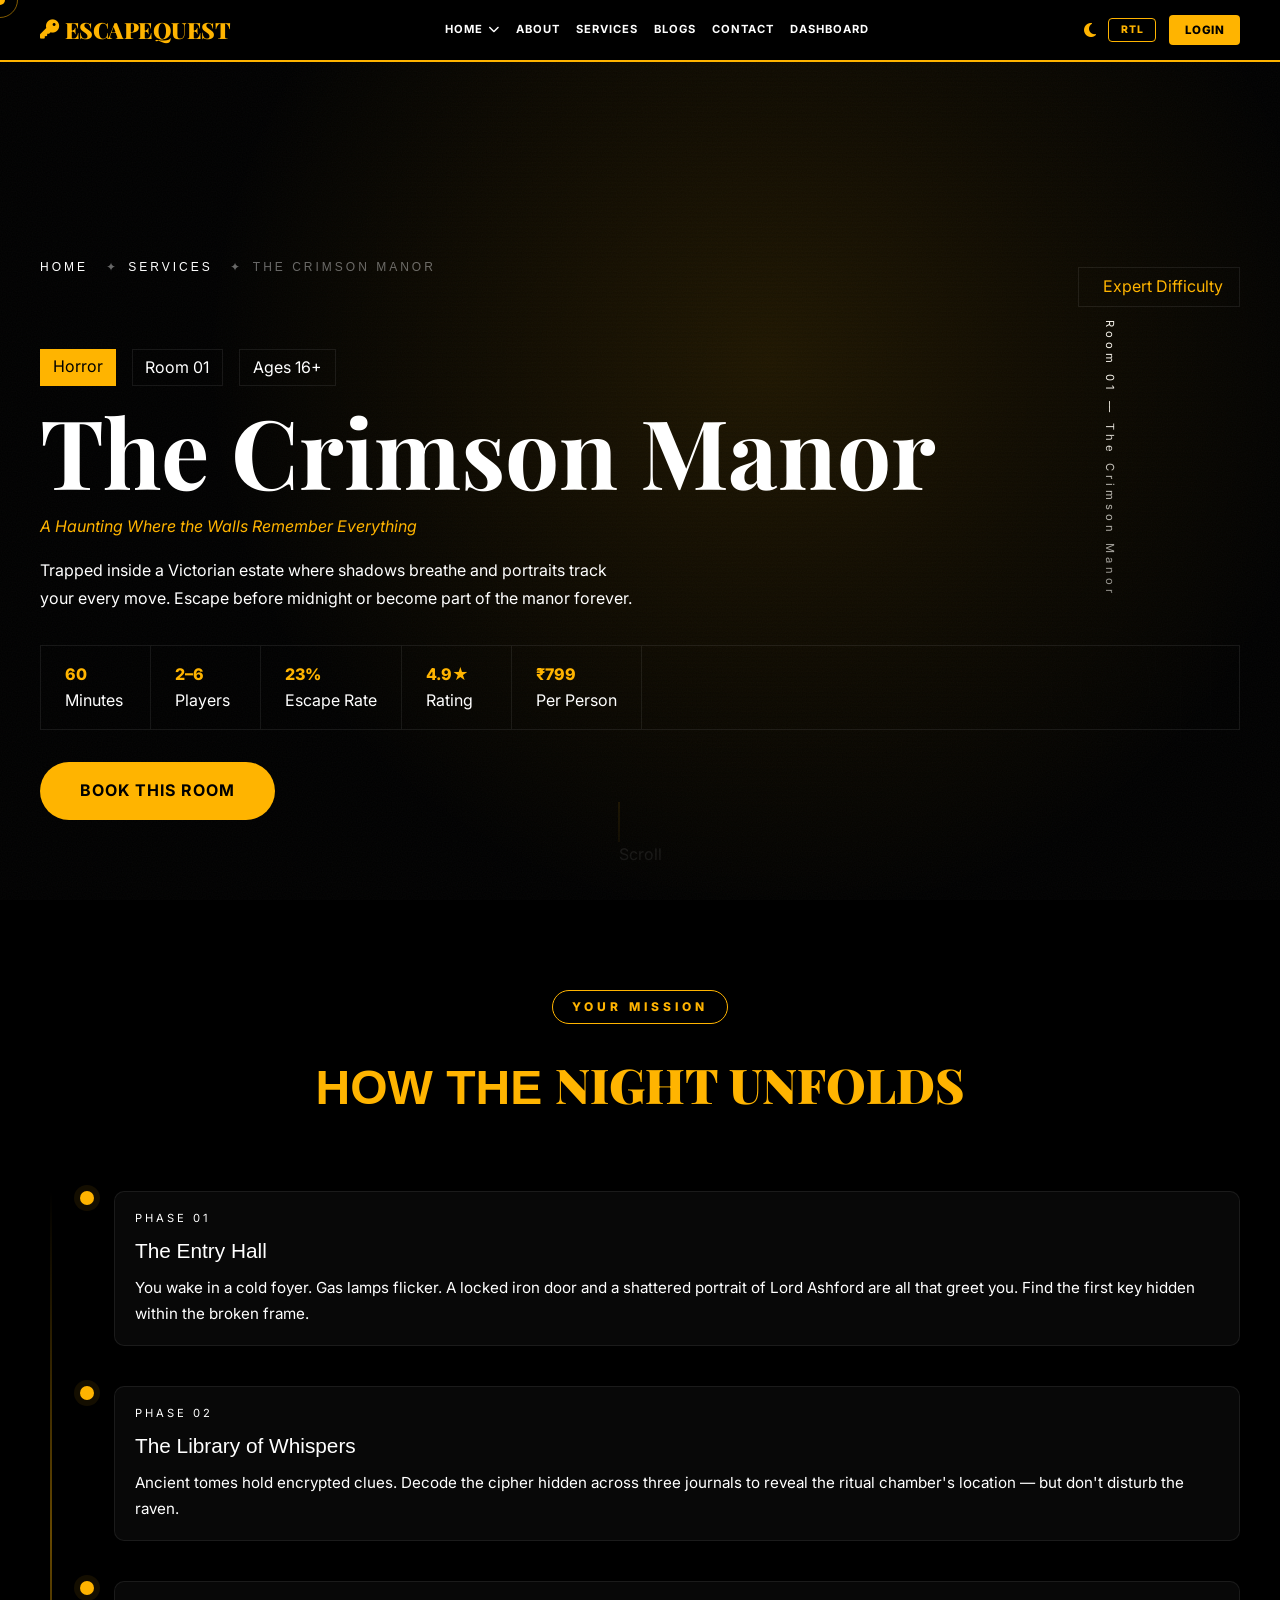
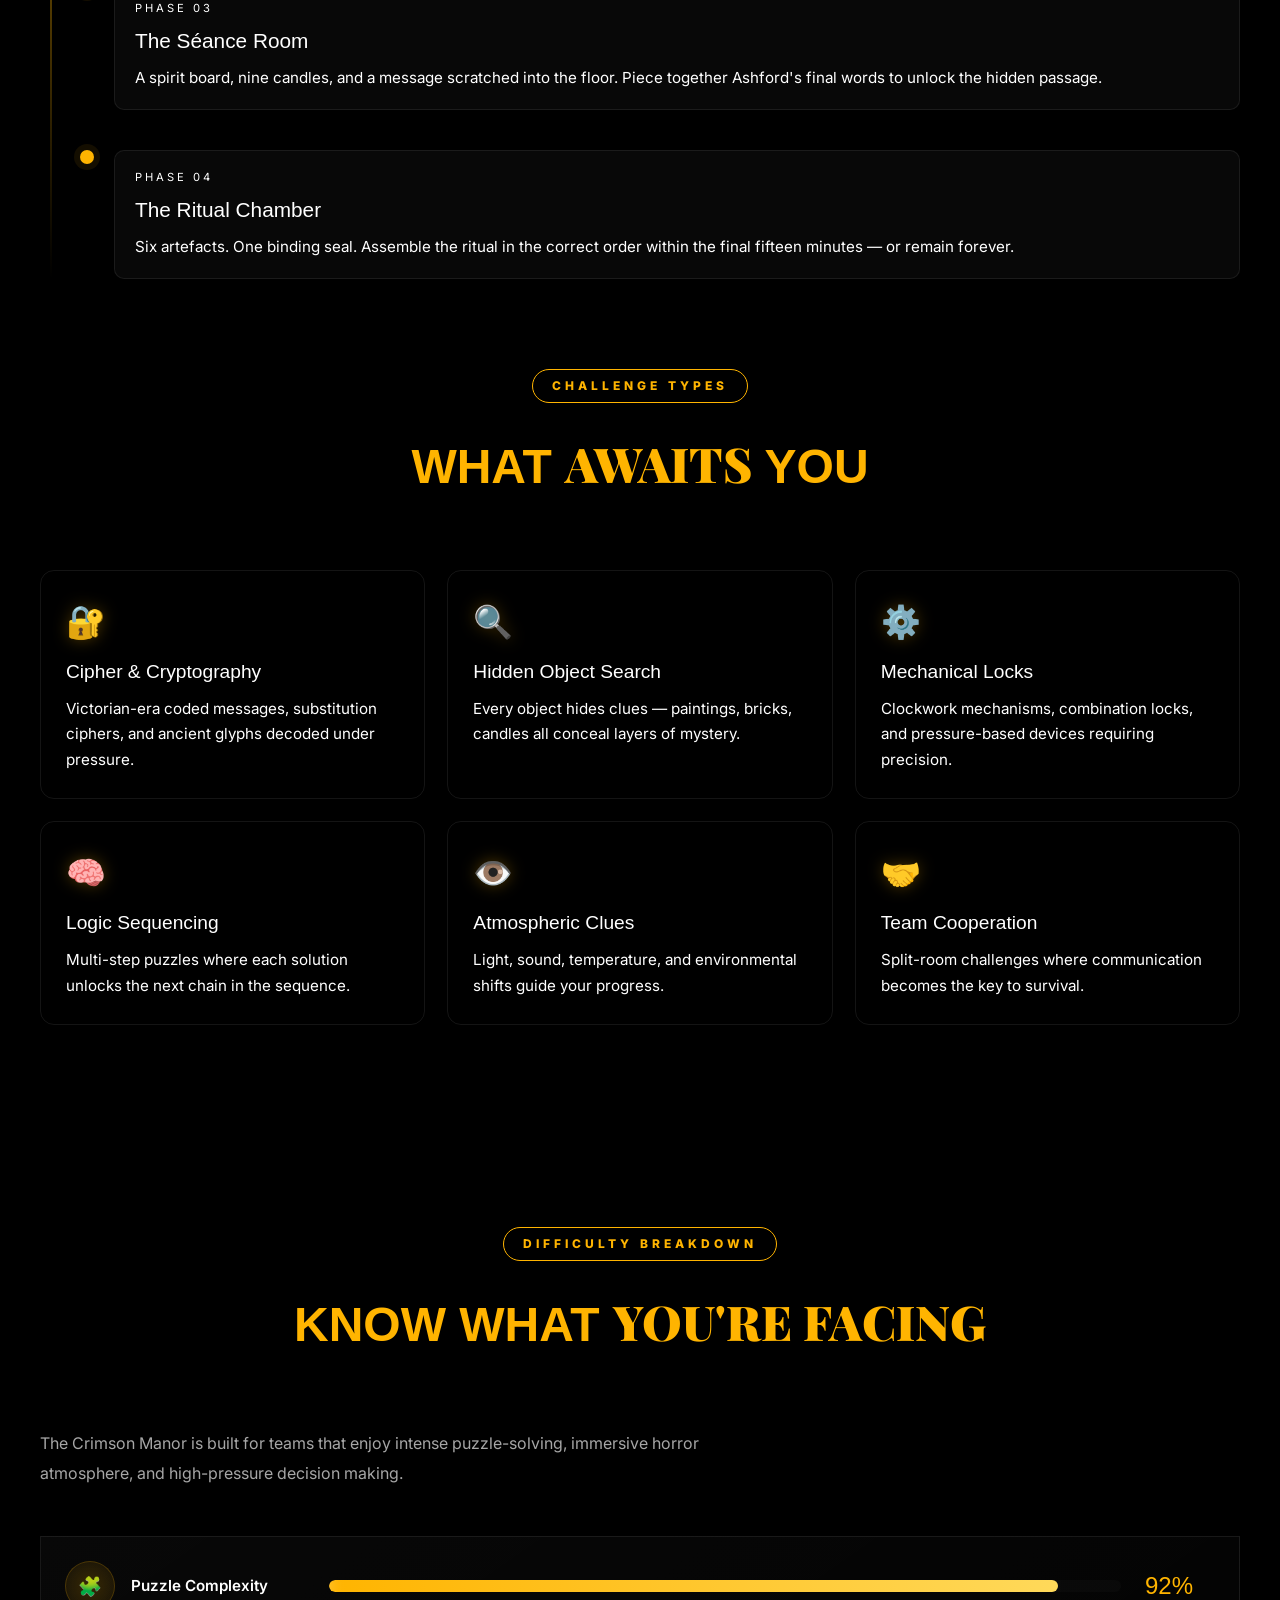
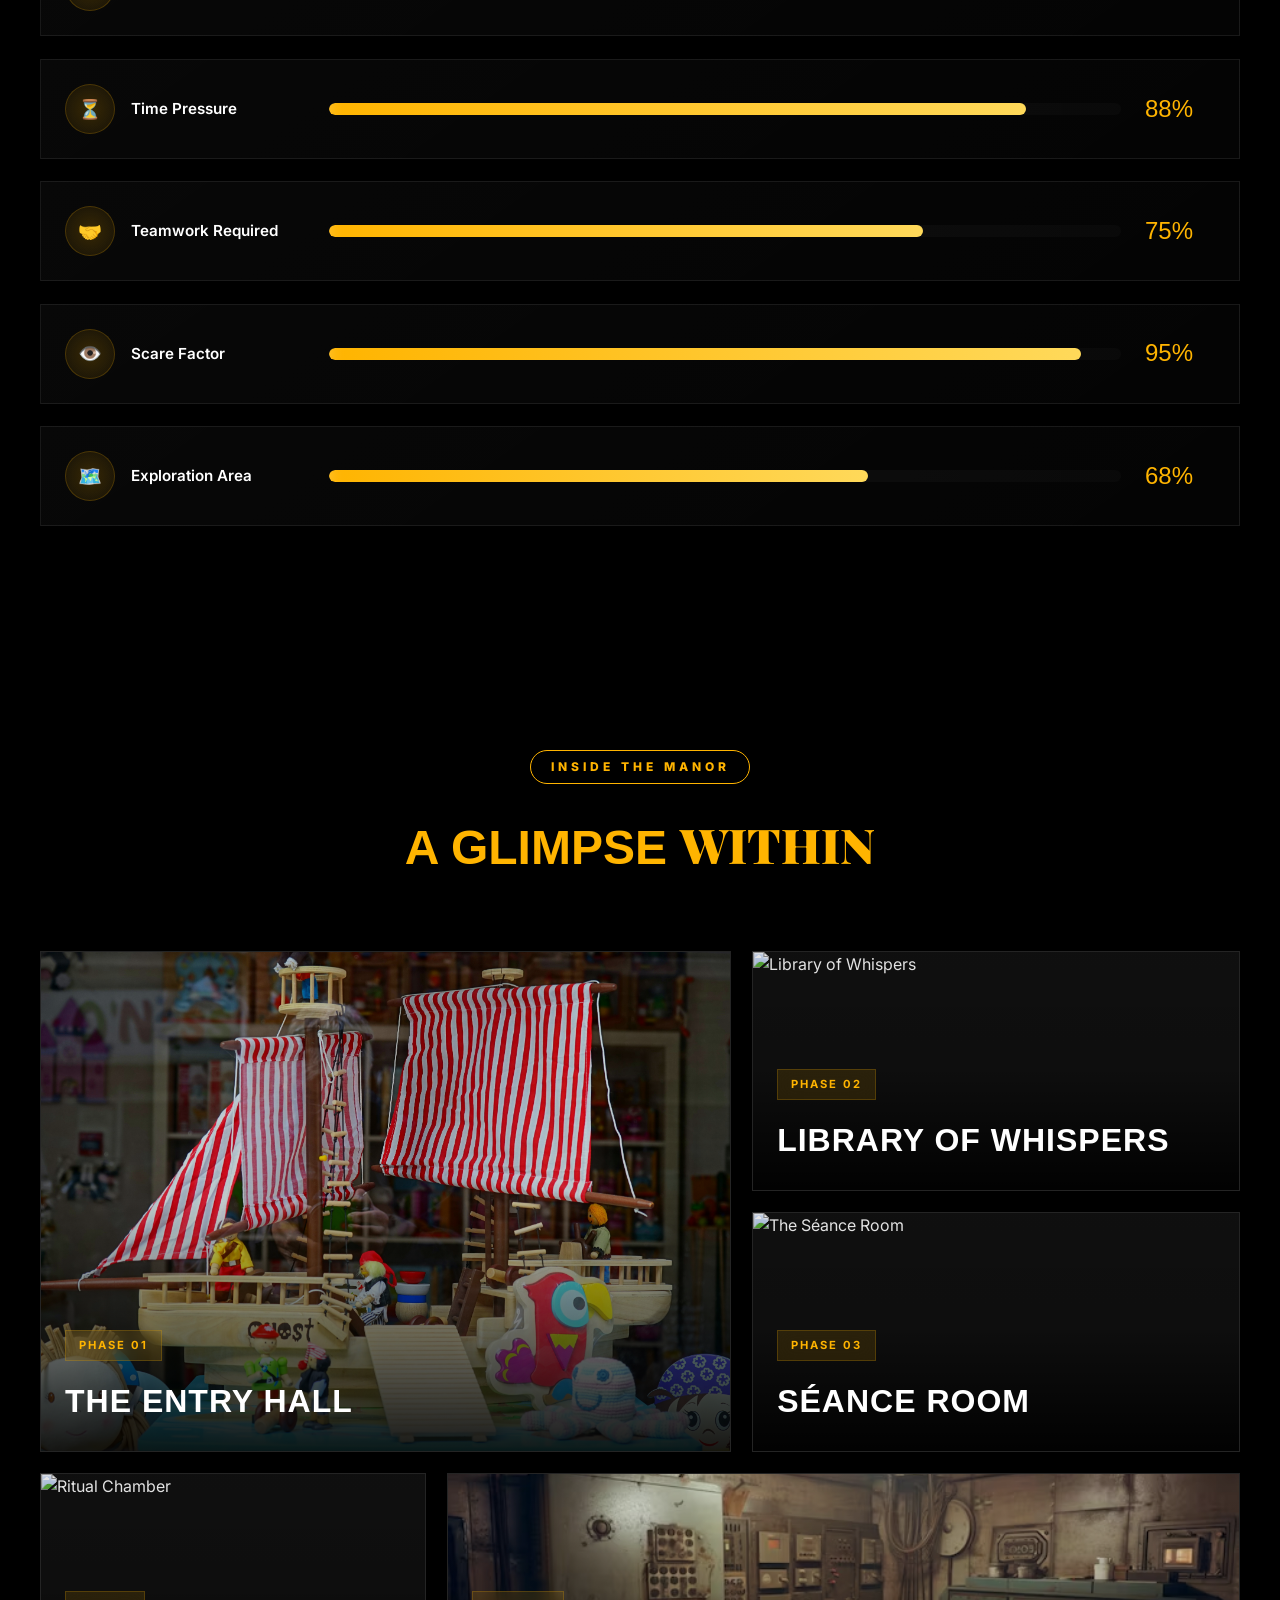
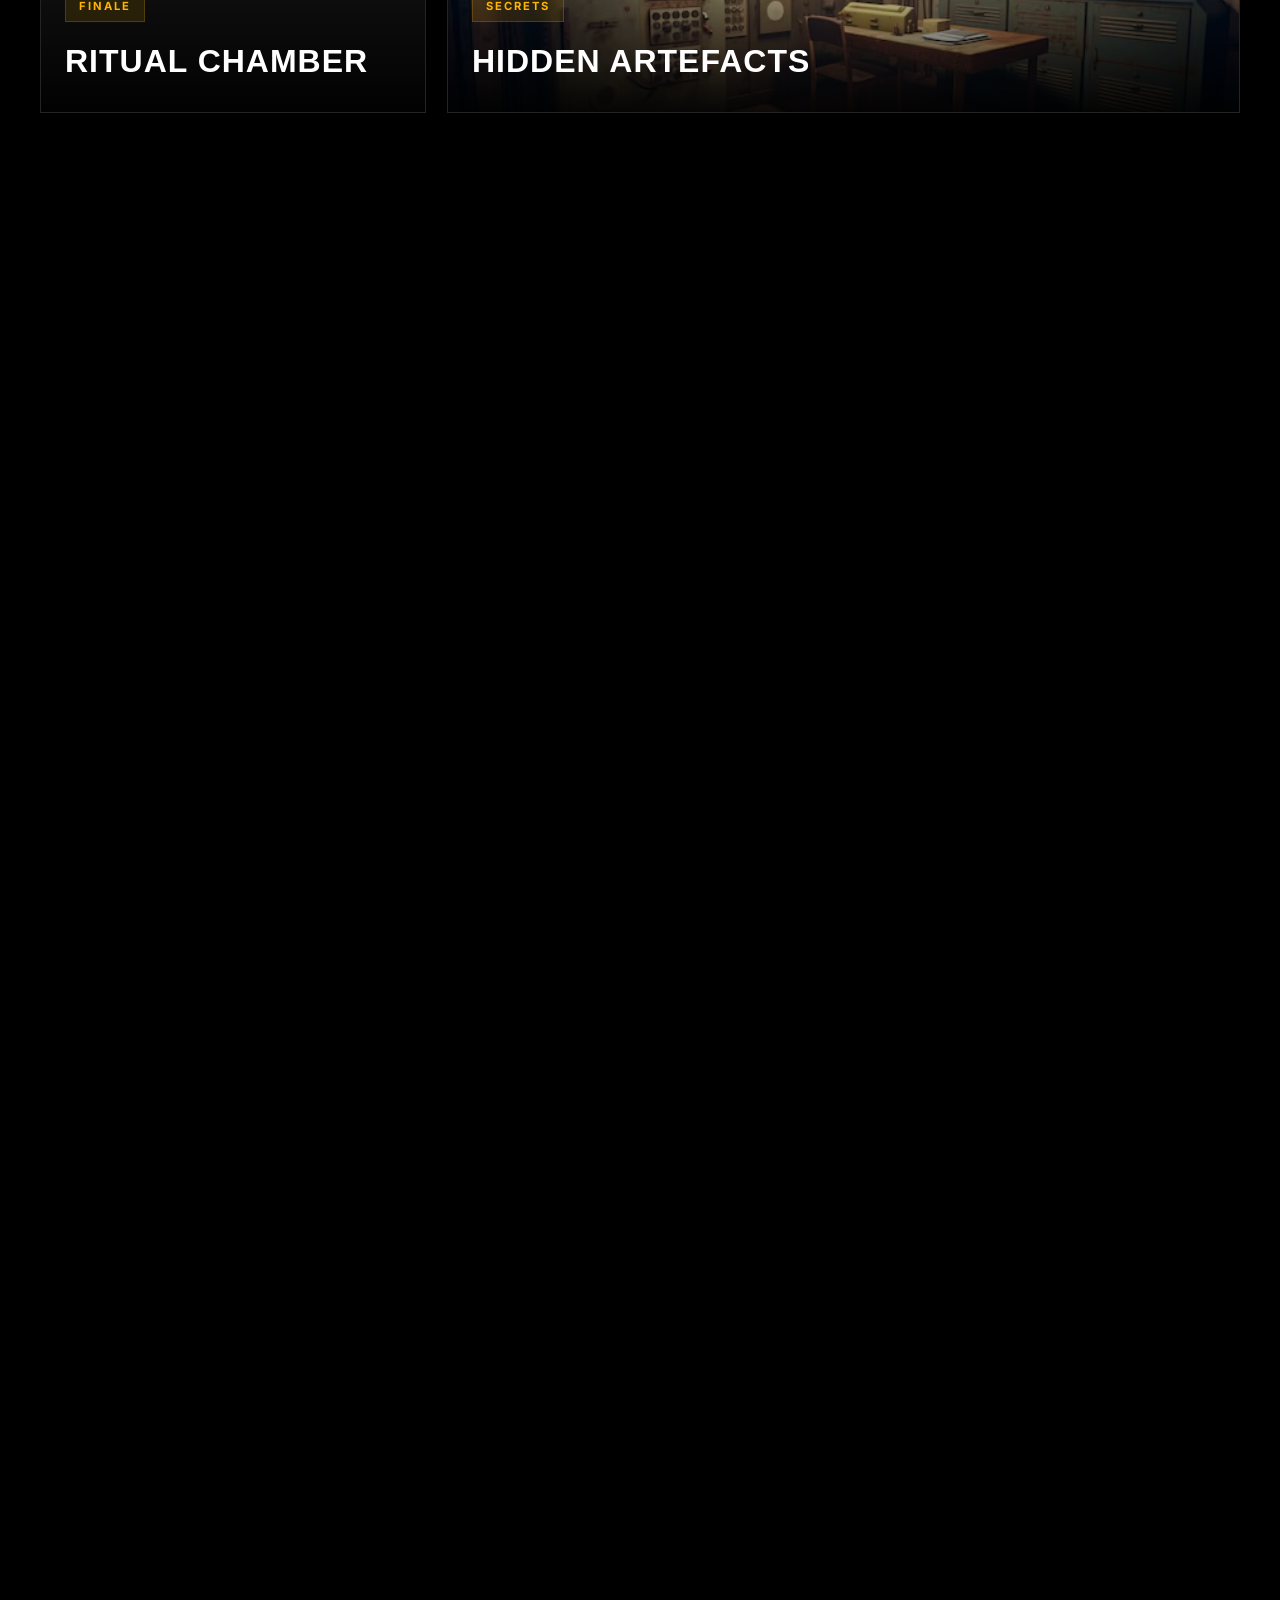
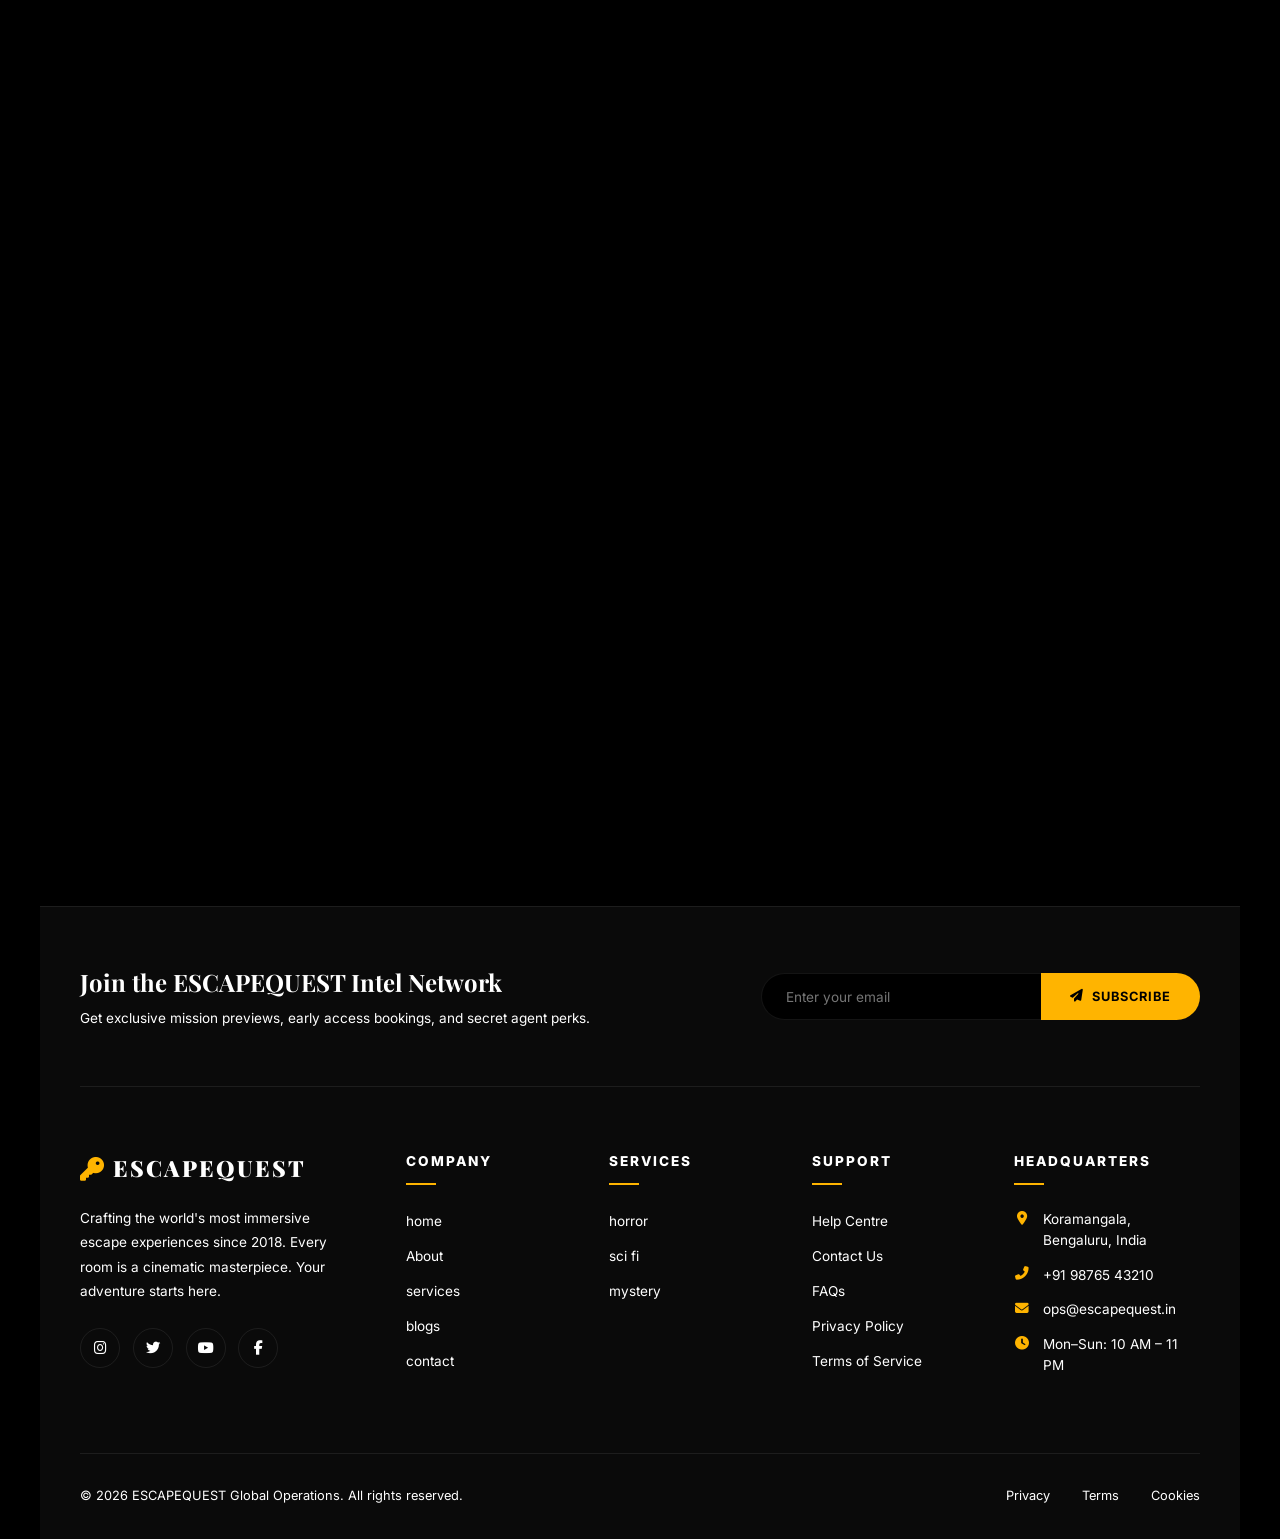
==== servicedetails.html @ 7c9fe68b "first commit" ====
<!DOCTYPE html>
<html lang="en" data-theme="dark">
<head>
    <meta charset="UTF-8">
    <meta name="viewport" content="width=device-width, initial-scale=1.0">
    <title>ESCAPEQUEST | Unlock the Mystery. Conquer the Challenge.</title>
    <meta name="description" content="India's #1 premium immersive escape room experience. Book rooms, track stats, compete on leaderboards, and relive your victories.">

    
    <link rel="preconnect" href="https://fonts.googleapis.com">
    <link rel="preconnect" href="https://fonts.gstatic.com" crossorigin>
    <link href="https://fonts.googleapis.com/css2?family=Inter:wght@300;400;600;800&family=Playfair+Display:wght@700;900&display=swap" rel="stylesheet">

    
    <link rel="stylesheet" href="https://cdnjs.cloudflare.com/ajax/libs/font-awesome/6.4.0/css/all.min.css">
    <link rel="icon" type="image/png" href="images/favicon.png">

    
    <link rel="stylesheet" href="css/global.css">
    <link rel="stylesheet" href="css/navbar.css">
    <link rel="stylesheet" href="css/footer.css">
    <link rel="stylesheet" href="css/servicedetails.css">
</head>
<body>

    
    <nav id="navbar" class="navbar"></nav>
    
    <div class="cursor" id="cursor"></div>
<div class="cursor-ring" id="cursorRing"></div>


<section class="detail-hero">

  
  <div class="hero-img-layer" id="heroImgLayer">
    <img src="https://images.unsplash.com/photo-1604076913837-52ab5629fde9?w=1800&auto=format&fit=crop&q=80"
         alt="Crimson Manor">
  </div>

  <div class="hero-vignette"></div>
  <div class="hero-grain"></div>
  <div class="hero-scan"></div>
  <div class="hero-flicker"></div>

  <div class="hero-side-label">Room 01 — The Crimson Manor</div>
  <div class="hero-watermark">01</div>

  
  <div class="hero-content-wrap">
    <div class="container">

      <div class="hero-top-bar">
        <nav class="breadcrumb">
          <a href="#">Home</a>
          <span>✦</span>
          <a href="#">Services</a>
          <span>✦</span>
          <span>The Crimson Manor</span>
        </nav>

        <div class="hero-difficulty-badge">
          <span class="diff-dot"></span>
          Expert Difficulty
        </div>
      </div>

      <div class="hero-tag-row">
        <span class="tag">Horror</span>
        <span class="tag-ghost">Room 01</span>
        <span class="tag-ghost">Ages 16+</span>
      </div>

      <h1 class="hero-room-title">The Crimson Manor</h1>

      <p class="hero-room-subtitle">
        A Haunting Where the Walls Remember Everything
      </p>

      <p class="hero-synopsis">
        Trapped inside a Victorian estate where shadows breathe and portraits track your every move.
        Escape before midnight or become part of the manor forever.
      </p>

      
      <div class="hero-stats-strip">
        <div class="hstat"><div class="hstat-val">60</div><div class="hstat-lbl">Minutes</div></div>
        <div class="hstat"><div class="hstat-val">2–6</div><div class="hstat-lbl">Players</div></div>
        <div class="hstat"><div class="hstat-val">23%</div><div class="hstat-lbl">Escape Rate</div></div>
        <div class="hstat"><div class="hstat-val">4.9★</div><div class="hstat-lbl">Rating</div></div>
        <div class="hstat"><div class="hstat-val">₹799</div><div class="hstat-lbl">Per Person</div></div>
      </div>

      
      <div class="hero-cta-row">
        <a href="#book" class="btn-primary">Book This Room</a>
      </div>

    </div>
  </div>

  
  <div class="hero-scroll">
    <div class="scroll-line"></div>
    Scroll
  </div>

</section>

<div class="container">
  <div class="detail-body">

    <div class="detail-main">

  

 <div class="timeline-block reveal">

  <div class="block-eyebrow">
   
    <span class="block-label">Your Mission</span>
  </div>

  <h2 class="story-heading">
    How The <em>Night Unfolds</em>
  </h2>

  <div class="timeline">

    <div class="tl-item reveal-item">
      <div class="tl-dot"></div>
      <div class="tl-content">
        <div class="tl-step">Phase 01</div>
        <div class="tl-title">The Entry Hall</div>
        <div class="tl-desc">You wake in a cold foyer. Gas lamps flicker. A locked iron door and a shattered portrait of Lord Ashford are all that greet you. Find the first key hidden within the broken frame.</div>
      </div>
    </div>

    <div class="tl-item reveal-item">
      <div class="tl-dot"></div>
      <div class="tl-content">
        <div class="tl-step">Phase 02</div>
        <div class="tl-title">The Library of Whispers</div>
        <div class="tl-desc">Ancient tomes hold encrypted clues. Decode the cipher hidden across three journals to reveal the ritual chamber's location — but don't disturb the raven.</div>
      </div>
    </div>

    <div class="tl-item reveal-item">
      <div class="tl-dot"></div>
      <div class="tl-content">
        <div class="tl-step">Phase 03</div>
        <div class="tl-title">The Séance Room</div>
        <div class="tl-desc">A spirit board, nine candles, and a message scratched into the floor. Piece together Ashford's final words to unlock the hidden passage.</div>
      </div>
    </div>

    <div class="tl-item reveal-item">
      <div class="tl-dot"></div>
      <div class="tl-content">
        <div class="tl-step">Phase 04</div>
        <div class="tl-title">The Ritual Chamber</div>
        <div class="tl-desc">Six artefacts. One binding seal. Assemble the ritual in the correct order within the final fifteen minutes — or remain forever.</div>
      </div>
    </div>

  </div>
</div>
<script>

const items = document.querySelectorAll(".reveal-item");

function revealTimeline(){
  items.forEach(el=>{
    const top = el.getBoundingClientRect().top;
    if(top < window.innerHeight - 120){
      el.classList.add("active");
    }
  });
}

window.addEventListener("scroll", revealTimeline);
revealTimeline();
</script>
      
     <div class="puzzles-block reveal" id="puzzles">

  <div class="block-eyebrow">
  
    <span class="block-label">Challenge Types</span>
  </div>

  <h2 class="story-heading">
    What <em>Awaits</em> You
  </h2>

  <div class="puzzle-grid">

    <div class="puzzle-card reveal-card">
      <span class="puzzle-emoji">🔐</span>
      <div class="puzzle-name">Cipher & Cryptography</div>
      <div class="puzzle-desc">Victorian-era coded messages, substitution ciphers, and ancient glyphs decoded under pressure.</div>
    </div>

    <div class="puzzle-card reveal-card">
      <span class="puzzle-emoji">🔍</span>
      <div class="puzzle-name">Hidden Object Search</div>
      <div class="puzzle-desc">Every object hides clues — paintings, bricks, candles all conceal layers of mystery.</div>
    </div>

    <div class="puzzle-card reveal-card">
      <span class="puzzle-emoji">⚙️</span>
      <div class="puzzle-name">Mechanical Locks</div>
      <div class="puzzle-desc">Clockwork mechanisms, combination locks, and pressure-based devices requiring precision.</div>
    </div>

    <div class="puzzle-card reveal-card">
      <span class="puzzle-emoji">🧠</span>
      <div class="puzzle-name">Logic Sequencing</div>
      <div class="puzzle-desc">Multi-step puzzles where each solution unlocks the next chain in the sequence.</div>
    </div>

    <div class="puzzle-card reveal-card">
      <span class="puzzle-emoji">👁️</span>
      <div class="puzzle-name">Atmospheric Clues</div>
      <div class="puzzle-desc">Light, sound, temperature, and environmental shifts guide your progress.</div>
    </div>

    <div class="puzzle-card reveal-card">
      <span class="puzzle-emoji">🤝</span>
      <div class="puzzle-name">Team Cooperation</div>
      <div class="puzzle-desc">Split-room challenges where communication becomes the key to survival.</div>
    </div>

  </div>

</div>
<script>

const cards = document.querySelectorAll(".reveal-card");

function revealCards(){
  cards.forEach(el=>{
    const top = el.getBoundingClientRect().top;
    if(top < window.innerHeight - 100){
      el.classList.add("active");
    }
  });
}

window.addEventListener("scroll", revealCards);
revealCards();
</script>

      
     <div class="difficulty-block reveal" id="difficulty">

  
  <div class="block-eyebrow">
    
    <span class="block-label">Difficulty Breakdown</span>
  </div>

  <h2 class="story-heading">
    Know What <em>You're Facing</em>
  </h2>

  <p class="difficulty-subtext">
    The Crimson Manor is built for teams that enjoy intense puzzle-solving,
    immersive horror atmosphere, and high-pressure decision making.
  </p>

  
  <div class="diff-meters">

    
    <div class="diff-row">
      <div class="diff-left">
        <span class="diff-icon">🧩</span>
        <span class="diff-label">Puzzle Complexity</span>
      </div>

      <div class="diff-bar-track">
        <div class="diff-bar-fill" data-width="92%"></div>
      </div>

      <span class="diff-pct">92%</span>
    </div>

    
    <div class="diff-row">
      <div class="diff-left">
        <span class="diff-icon">⏳</span>
        <span class="diff-label">Time Pressure</span>
      </div>

      <div class="diff-bar-track">
        <div class="diff-bar-fill" data-width="88%"></div>
      </div>

      <span class="diff-pct">88%</span>
    </div>

    
    <div class="diff-row">
      <div class="diff-left">
        <span class="diff-icon">🤝</span>
        <span class="diff-label">Teamwork Required</span>
      </div>

      <div class="diff-bar-track">
        <div class="diff-bar-fill" data-width="75%"></div>
      </div>

      <span class="diff-pct">75%</span>
    </div>

    
    <div class="diff-row">
      <div class="diff-left">
        <span class="diff-icon">👁️</span>
        <span class="diff-label">Scare Factor</span>
      </div>

      <div class="diff-bar-track">
        <div class="diff-bar-fill" data-width="95%"></div>
      </div>

      <span class="diff-pct">95%</span>
    </div>

    
    <div class="diff-row">
      <div class="diff-left">
        <span class="diff-icon">🗺️</span>
        <span class="diff-label">Exploration Area</span>
      </div>

      <div class="diff-bar-track">
        <div class="diff-bar-fill" data-width="68%"></div>
      </div>

      <span class="diff-pct">68%</span>
    </div>

  </div>

</div>
<script>
    /* ═══════════════════════════════════════
   REVEAL ANIMATION
═══════════════════════════════════════ */

const revealElements = document.querySelectorAll(".reveal");

function revealOnScroll(){

  revealElements.forEach(el => {

    const top = el.getBoundingClientRect().top;

    if(top < window.innerHeight - 100){
      el.classList.add("active");
    }

  });

}

window.addEventListener("scroll", revealOnScroll);
revealOnScroll();

/* ═══════════════════════════════════════
   BAR ANIMATION
═══════════════════════════════════════ */

const bars = document.querySelectorAll(".diff-bar-fill");

function animateBars(){

  bars.forEach(bar => {

    const rect = bar.getBoundingClientRect();

    if(rect.top < window.innerHeight - 50){

      const width = bar.dataset.width;
      bar.style.width = width;

    }

  });

}

window.addEventListener("scroll", animateBars);
animateBars();
</script>

      
      <div class="gallery-block reveal" id="gallery">

  
  <div class="block-eyebrow">
    <span class="block-label">Inside The Manor</span>
  </div>

  <h2 class="story-heading">
    A Glimpse <em>Within</em>
  </h2>



  
  <div class="gallery-grid">

    
    <div class="gal-item gal-a">
      <img
        class="gal-img"
        src="../images/treasure.jpg"
        alt="The Entry Hall"
        loading="lazy"
      />

      <div class="gal-overlay"></div>

      <div class="gal-content">
        <span class="gal-tag">Phase 01</span>
        <h3 class="gal-title">The Entry Hall</h3>
      </div>
    </div>

    
    <div class="gal-item gal-b">
      <img
        class="gal-img"
        src="https://images.unsplash.com/photo-1520854221256-17451cc331bf?w=800&auto=format&fit=crop&q=80"
        alt="Library of Whispers"
        loading="lazy"
      />

      <div class="gal-overlay"></div>

      <div class="gal-content">
        <span class="gal-tag">Phase 02</span>
        <h3 class="gal-title">Library Of Whispers</h3>
      </div>
    </div>

    
    <div class="gal-item gal-c">
      <img
        class="gal-img"
        src="https://images.unsplash.com/photo-1509248961158-e54f6934749c?w=800&auto=format&fit=crop&q=80"
        alt="The Séance Room"
        loading="lazy"
      />

      <div class="gal-overlay"></div>

      <div class="gal-content">
        <span class="gal-tag">Phase 03</span>
        <h3 class="gal-title">Séance Room</h3>
      </div>
    </div>

    
    <div class="gal-item gal-d">
      <img
        class="gal-img"
        src="https://images.unsplash.com/photo-1468276311594-df7cb65d8df6?w=800&auto=format&fit=crop&q=80"
        alt="Ritual Chamber"
        loading="lazy"
      />

      <div class="gal-overlay"></div>

      <div class="gal-content">
        <span class="gal-tag">Finale</span>
        <h3 class="gal-title">Ritual Chamber</h3>
      </div>
    </div>

    
    <div class="gal-item gal-e">
      <img
        class="gal-img"
        src="../images/secertlab.avif"
        alt="Hidden Artefacts"
        loading="lazy"
      />

      <div class="gal-overlay"></div>

      <div class="gal-content">
        <span class="gal-tag">Secrets</span>
        <h3 class="gal-title">Hidden Artefacts</h3>
      </div>
    </div>

  </div>

</div>
<script>
    /* ═══════════════════════════════════════
   REVEAL ANIMATION
═══════════════════════════════════════ */

const revealElements = document.querySelectorAll(".reveal");

function revealOnScroll(){

  revealElements.forEach(el => {

    const top = el.getBoundingClientRect().top;

    if(top < window.innerHeight - 100){
      el.classList.add("active");
    }

  });

}

window.addEventListener("scroll", revealOnScroll);
revealOnScroll();

/* ═══════════════════════════════════════
   GALLERY PARALLAX EFFECT
═══════════════════════════════════════ */

const galleryItems = document.querySelectorAll(".gal-item");

galleryItems.forEach(item => {

  item.addEventListener("mousemove",(e)=>{

    const img = item.querySelector(".gal-img");

    const rect = item.getBoundingClientRect();

    const x = e.clientX - rect.left;
    const y = e.clientY - rect.top;

    const moveX = (x / rect.width - 0.5) * 10;
    const moveY = (y / rect.height - 0.5) * 10;

    img.style.transform =
      `scale(1.08) translate(${moveX}px, ${moveY}px)`;

  });

  item.addEventListener("mouseleave",()=>{

    const img = item.querySelector(".gal-img");

    img.style.transform = "scale(1)";

  });

});
</script>

      
   <div class="reviews-block reveal">

  <div class="reviews-bg-glow"></div>

  <div class="block-eyebrow">
    <span class="block-label">Guest Reviews</span>
  </div>

  <h2 class="story-heading">
    Those Who <em>Dared</em> Enter
  </h2>

  <div class="reviews-list">

    
    <div class="review-card">
      <div class="review-top">
        <div class="review-stars">
          <span class="star">★</span>
          <span class="star">★</span>
          <span class="star">★</span>
          <span class="star">★</span>
          <span class="star">★</span>
        </div>

        <div class="review-badge">Verified</div>
      </div>

      <p class="review-text">
        "The Crimson Manor isn't just an escape room — it's a full theatrical experience. The set design is extraordinary, the puzzles are genuinely devious, and the atmosphere had our whole group screaming. We failed spectacularly and left grinning."
      </p>

      <div class="review-author">
        <div class="author-avatar">
          <img
            src="https://images.unsplash.com/photo-1500648767791-00dcc994a43e?w=200&auto=format&fit=crop&q=80"
            alt=""
          />
        </div>

        <div class="author-info">
          <div class="author-name">Arjun K.</div>
          <div class="author-date">April 2025 · Group of 5</div>
        </div>
      </div>
    </div>

    
    <div class="review-card">
      <div class="review-top">
        <div class="review-stars">
          <span class="star">★</span>
          <span class="star">★</span>
          <span class="star">★</span>
          <span class="star">★</span>
          <span class="star">★</span>
        </div>

        <div class="review-badge">Top Rated</div>
      </div>

      <p class="review-text">
        "We're seasoned escape room veterans and The Crimson Manor is the hardest we've ever faced. The cipher puzzle in the library nearly broke us. The attention to detail in the props is unlike anything we've seen. A masterpiece."
      </p>

      <div class="review-author">
        <div class="author-avatar">
          <img
            src="https://images.unsplash.com/photo-1494790108377-be9c29b29330?w=200&auto=format&fit=crop&q=80"
            alt=""
          />
        </div>

        <div class="author-info">
          <div class="author-name">Sneha R.</div>
          <div class="author-date">March 2025 · Group of 4</div>
        </div>
      </div>
    </div>

    
    <div class="review-card">
      <div class="review-top">
        <div class="review-stars">
          <span class="star">★</span>
          <span class="star">★</span>
          <span class="star">★</span>
          <span class="star">★</span>
          <span class="star empty">★</span>
        </div>

        <div class="review-badge">Popular</div>
      </div>

      <p class="review-text">
        "Incredibly immersive, genuinely scary, and brilliantly designed. The only reason for 4 stars: it ended too soon. We wanted more. Book it, struggle through it, and book it again."
      </p>

      <div class="review-author">
        <div class="author-avatar">
          <img
            src="https://images.unsplash.com/photo-1506794778202-cad84cf45f1d?w=200&auto=format&fit=crop&q=80"
            alt=""
          />
        </div>

        <div class="author-info">
          <div class="author-name">Vikram M.</div>
          <div class="author-date">February 2025 · Group of 6</div>
        </div>
      </div>
    </div>

  </div>

</div>
<script>
    /* =========================================
   REVEAL ANIMATION
========================================= */

const reviewReveal = document.querySelectorAll(".reveal");

const reviewObserver = new IntersectionObserver(
  (entries)=>{
    entries.forEach((entry)=>{
      if(entry.isIntersecting){
        entry.target.classList.add("active");
      }
    });
  },
  {
    threshold:0.15
  }
);

reviewReveal.forEach((el)=>{
  reviewObserver.observe(el);
});

/* =========================================
   CARD PARALLAX HOVER
========================================= */

const reviewCards = document.querySelectorAll(".review-card");

reviewCards.forEach((card)=>{

  card.addEventListener("mousemove",(e)=>{

    const rect = card.getBoundingClientRect();

    const x = e.clientX - rect.left;
    const y = e.clientY - rect.top;

    const rotateY = ((x / rect.width) - 0.5) * 8;
    const rotateX = ((y / rect.height) - 0.5) * -8;

    card.style.transform = `
      perspective(900px)
      rotateX(${rotateX}deg)
      rotateY(${rotateY}deg)
      translateY(-10px)
    `;
  });

  card.addEventListener("mouseleave",()=>{

    card.style.transform = `
      perspective(900px)
      rotateX(0deg)
      rotateY(0deg)
      translateY(0px)
    `;
  });

});
</script>




<div class="sidebar-info-card reveal right">

  <div class="sidebar-info-bg"></div>

  <div class="sidebar-info-top">

    <span class="block-label">Before You Enter</span>
  </div>

  <h3 class="story-heading">
    What To <em>Know</em>
  </h3>

  <div class="need-list">

    <div class="need-item">
      <span class="need-ico">✓</span>
      <span>Arrive 10 minutes before your slot</span>
    </div>

    <div class="need-item">
      <span class="need-ico">✓</span>
      <span>Wear comfortable, closed shoes</span>
    </div>

    <div class="need-item">
      <span class="need-ico">✓</span>
      <span>No flash photography inside</span>
    </div>

    <div class="need-item">
      <span class="need-ico">✓</span>
      <span>Lockers provided for your belongings</span>
    </div>

    <div class="need-item">
      <span class="need-ico">✓</span>
      <span>Not recommended for claustrophobia</span>
    </div>

    <div class="need-item">
      <span class="need-ico">✓</span>
      <span>Free cancellation 24 hrs in advance</span>
    </div>

  </div>

</div>



<div class="similar-wrapper reveal right">

  <div class="sidebar-info-top">
    
    <span class="block-label">Recommended Rooms</span>
  </div>

  <h3 class="story-heading">
    You May Also <em>Like</em>
  </h3>

  
  <div class="similar-room">

    <div class="similar-thumb">
      <img
        src="https://images.unsplash.com/photo-1504384308090-c894fdcc538d?w=700&auto=format&fit=crop&q=80"
        alt="Sector Zero"
      />
      <div class="similar-thumb-overlay"></div>
    </div>

    <div class="similar-info">
      <div class="similar-name">Sector Zero</div>
      <div class="similar-meta">Sci-Fi · Hard · 60 Min</div>

      <div class="similar-bottom">
        <span class="similar-price">₹699</span>
        <a href="#" class="similar-link">View</a>
      </div>
    </div>

  </div>

  
  <div class="similar-room">

    <div class="similar-thumb">
      <img
        src="https://images.unsplash.com/photo-1511818966892-d7d671e672a2?w=700&auto=format&fit=crop&q=80"
        alt="Nexus Protocol"
      />
      <div class="similar-thumb-overlay"></div>
    </div>

    <div class="similar-info">
      <div class="similar-name">Nexus Protocol</div>
      <div class="similar-meta">Adventure · Expert · 75 Min</div>

      <div class="similar-bottom">
        <span class="similar-price">₹899</span>
        <a href="#" class="similar-link">View</a>
      </div>
    </div>

  </div>

  
  <div class="similar-room">

    <div class="similar-thumb">
      <img
        src="https://images.unsplash.com/photo-1513106580091-1d82408b8cd6?w=700&auto=format&fit=crop&q=80"
        alt="The Oracle's Vault"
      />
      <div class="similar-thumb-overlay"></div>
    </div>

    <div class="similar-info">
      <div class="similar-name">The Oracle's Vault</div>
      <div class="similar-meta">Mystery · Medium · 60 Min</div>

      <div class="similar-bottom">
        <span class="similar-price">₹749</span>
        <a href="#" class="similar-link">View</a>
      </div>
    </div>

  </div>

</div>
<script>
    /* =========================================
   REVEAL ON SCROLL
========================================= */

const revealItems = document.querySelectorAll('.reveal');

const revealObserver = new IntersectionObserver((entries)=>{
  entries.forEach((entry)=>{

    if(entry.isIntersecting){
      entry.target.classList.add('active');
    }

  });
},{
  threshold: 0.15
});

revealItems.forEach((item)=>{
  revealObserver.observe(item);
});


/* =========================================
   OPTIONAL ROOM HOVER EFFECT
========================================= */

const similarRooms = document.querySelectorAll('.similar-room');

similarRooms.forEach((room)=>{

  room.addEventListener('mousemove',(e)=>{

    const rect = room.getBoundingClientRect();

    const x = e.clientX - rect.left;
    const y = e.clientY - rect.top;

    room.style.background = `
      radial-gradient(
        circle at ${x}px ${y}px,
        rgba(255,180,0,0.08),
        rgba(0,0,0,0.85) 70%
      )
    `;
  });

  room.addEventListener('mouseleave',()=>{

    room.style.background = '';
  });

});
</script>

    
    <script src="js/components.js"></script>
    <script src="js/home.js"></script>
    <footer id="footer" class="footer"></footer>
</body>
</html>
---- css/global.css ----
:root {
    /* Fonts */
    --font-heading: 'Playfair Display', serif;
    --font-body: 'Inter', sans-serif;

    /* Breakpoints */
    --mobile: 640px;
    --tablet: 1024px;
    --desktop: 1280px;

    /* Transitions */
    --transition-fast: 0.2s ease;
    --transition-slow: 0.4s cubic-bezier(0.4, 0, 0.2, 1);

    /* Typography */
    --base-font-size: 16px;
}

/* Breakout Dark Theme (Default) */
[data-theme="dark"] {
    --bg-primary: #000000;
    --bg-secondary: #0a0a0a;
    --surface: #1a1a1a;
    --text-primary: #ffffff;
    --text-secondary: #cccccc;
    --accent: #ffb400;
    --accent-hover: #ffcc00;
    --border: rgba(255, 180, 0, 0.2);
    --glass: rgba(0, 0, 0, 0.9);
    --shadow: 0 10px 40px rgba(0, 0, 0, 0.8);
    --nav-bg: #000000;
    --nav-text: #ffffff;
}

/* Breakout Light Theme */
[data-theme="light"] {
    --bg-primary: #ffffff;
    --bg-secondary: #f5f5f5;
    --surface: #e0e0e0;
    --text-primary: #000000;
    --text-secondary: #333333;
    --accent: #ffb400;
    --accent-hover: #e6a100;
    --border: rgba(255, 180, 0, 0.2);
    --glass: rgba(255, 255, 255, 0.8);
    --shadow: 0 10px 30px rgba(0, 0, 0, 0.1);
    --nav-bg: #ffffff;
    --nav-text: #000000;
}

/* RTL Support */
[dir="rtl"] {
    direction: rtl;
}

* {
    margin: 0;
    padding: 0;
    box-sizing: border-box;
}

body {
    background-color: var(--bg-primary);
    color: var(--text-primary);
    font-family: var(--font-body);
    font-size: var(--base-font-size);
    line-height: 1.6;
    transition: background-color var(--transition-slow), color var(--transition-slow);
    min-height: 100vh;
    overflow-x: hidden;
}

h1, h2, h3, h4, h5, h6 {
    font-family: var(--font-heading);
}

a {
    text-decoration: none;
    color: inherit;
    transition: var(--transition-fast);
}

button {
    cursor: pointer;
    border: none;
    background: none;
    font-family: inherit;
}

ul {
    list-style: none;
}

/* Utility Classes */
.container {
    max-width: 1400px;
    margin: 0 auto;
    padding: 0 2rem;
}

.section {
    padding: 8rem 0;
}

.section-tag {
    display: inline-block;
    color: var(--accent);
    text-transform: uppercase;
    letter-spacing: 4px;
    font-weight: 800;
    font-size: 0.75rem;
    margin-bottom: 1rem;
    border: 1px solid var(--accent);
    padding: 0.4rem 1.2rem;
    border-radius: 50px;
}

.section-header {
    margin-bottom: 5rem;
    text-align: center;
}

.section-title {
    font-size: 3rem;
    color: var(--accent);
    margin-bottom: 1rem;
    text-transform: uppercase;
    font-weight: 900;
}

.section-subtitle {
    font-size: 1.1rem;
    color: var(--text-secondary);
    max-width: 600px;
    margin: 0 auto;
}

.grid {
    display: grid;
    gap: 2.5rem;
}

.grid-3 { grid-template-columns: repeat(3, 1fr); }
.grid-4 { grid-template-columns: repeat(4, 1fr); }

/* Animation Classes */
.reveal {
    opacity: 0;
    transform: translateY(30px);
    transition: 0.8s cubic-bezier(0.4, 0, 0.2, 1);
}

.reveal.active {
    opacity: 1;
    transform: translateY(0);
}

/* Card Components */
.card {
    background: var(--bg-secondary);
    border: 1px solid var(--border);
    border-radius: 8px;
    padding: 2.5rem;
    transition: var(--transition-slow);
}

.card:hover {
    border-color: var(--accent);
    transform: translateY(-10px);
    box-shadow: var(--shadow);
}

.mission-card {
    padding: 0;
    overflow: hidden;
    position: relative;
    aspect-ratio: 4/5;
}

.mission-img {
    width: 100%;
    height: 100%;
    object-fit: cover;
    transition: var(--transition-slow);
}

.mission-card:hover .mission-img {
    transform: scale(1.1);
}

.mission-overlay {
    position: absolute;
    bottom: 0;
    left: 0;
    width: 100%;
    padding: 3rem 2rem;
    background: linear-gradient(transparent, rgba(0,0,0,0.9));
    color: #fff;
}

.mission-tag {
    background: var(--accent);
    color: #000;
    padding: 0.3rem 0.8rem;
    font-size: 0.75rem;
    font-weight: 800;
    text-transform: uppercase;
    border-radius: 4px;
    margin-bottom: 1rem;
    display: inline-block;
}

/* Stat Components */
.stat-item {
    text-align: center;
}

.stat-number {
    font-size: 4rem;
    font-weight: 900;
    color: var(--accent);
    line-height: 1;
    margin-bottom: 0.5rem;
}

.stat-label {
    font-size: 0.9rem;
    text-transform: uppercase;
    letter-spacing: 2px;
    color: var(--text-secondary);
}

@media (max-width: 1024px) {
    .grid-3, .grid-4 { grid-template-columns: repeat(2, 1fr); }
    .section { padding: 5rem 0; }
}

@media (max-width: 640px) {
    .grid-3, .grid-4 { grid-template-columns: 1fr; }
    .section-title { font-size: 2.5rem; }
    .container { padding: 0 1.5rem; }
}
---- css/navbar.css ----
.navbar {
    position: fixed;
    top: 0;
    left: 0;
    width: 100%;
    z-index: 1000;
    background: var(--nav-bg);
    border-bottom: 2px solid var(--accent);
    transition: var(--transition-slow);
}

.navbar .container {
    display: flex;
    align-items: center;
    justify-content: space-between;
    height: 60px;
}

/* Logo Section */
.logo {
    display: flex;
    align-items: center;
    gap: 0.4rem;
    font-family: var(--font-heading);
    font-size: 1.4rem;
    font-weight: 900;
    color: var(--accent);
    text-transform: uppercase;
    letter-spacing: -0.5px;
    text-decoration: none;
}

.logo-text {
    line-height: 1;
}

.logo-icon {
    font-size: 1.2rem;
}

/* Navigation Links */
.nav-menu {
    display: flex;
    align-items: center;
    gap: 1.2rem;
}

.nav-item {
    position: relative;
}

.nav-link {
    font-weight: 700;
    font-size: 0.75rem;
    color: var(--nav-text);
    text-transform: uppercase;
    letter-spacing: 1px;
    padding: 0.4rem 0;
    display: flex;
    align-items: center;
    gap: 0.3rem;
    transition: var(--transition-fast);
}

.nav-link:hover,
.nav-link.active {
    color: var(--accent);
}

.nav-link.active {
    position: relative;
}

.nav-link.active::after {
    content: '';
    position: absolute;
    bottom: 0;
    left: 0;
    width: 100%;
    height: 2px;
    background: var(--accent);
    box-shadow: 0 0 10px var(--accent);
}

/* Dropdown */
.dropdown-menu {
    position: absolute;
    top: 100%;
    left: 0;
    background: var(--bg-secondary);
    border: 1px solid var(--border);
    box-shadow: var(--shadow);
    padding: 0.4rem;
    min-width: 150px;
    opacity: 0;
    visibility: hidden;
    transform: translateY(10px);
    transition: var(--transition-fast);
    border-radius: 4px;
}

.nav-item:hover .dropdown-menu {
    opacity: 1;
    visibility: visible;
    transform: translateY(0);
}

.dropdown-item {
    padding: 0.5rem 0.8rem;
    display: block;
    color: var(--text-primary);
    font-size: 0.72rem;
    font-weight: 600;
}

.dropdown-item:hover {
    background: var(--accent);
    color: #000;
}

/* Right Controls */
.nav-controls {
    display: flex;
    align-items: center;
    gap: 0.8rem;
}

.control-icon {
    background: none;
    border: none;
    color: var(--accent);
    font-size: 1rem;
    cursor: pointer;
    transition: var(--transition-fast);
}

.control-icon:hover {
    color: var(--nav-text);
    transform: scale(1.1);
}

/* RTL Button (text button instead of icon) */
.control-btn-rtl {
    background: transparent;
    border: 1px solid var(--accent);
    color: var(--accent);
    font-size: 0.65rem;
    font-weight: 800;
    text-transform: uppercase;
    letter-spacing: 1px;
    padding: 0.3rem 0.7rem;
    border-radius: 4px;
    cursor: pointer;
    transition: var(--transition-fast);
    font-family: var(--font-body);
}

.control-btn-rtl:hover {
    background: var(--accent);
    color: #000;
}

/* Login Button (Desktop only) */
.login-btn--desktop {
    background: var(--accent);
    color: #000;
    padding: 0.35rem 1rem;
    border-radius: 4px;
    font-weight: 800;
    font-size: 0.72rem;
    text-transform: uppercase;
    letter-spacing: 0.5px;
    transition: var(--transition-fast);
}

.login-btn--desktop:hover {
    background: var(--nav-text);
    color: var(--nav-bg);
    transform: translateY(-2px);
}

/* Login link inside mobile menu - hidden on desktop */
.nav-item--login-mobile {
    display: none;
}

/* Hamburger Menu */
.hamburger {
    display: none;
    flex-direction: column;
    gap: 4px;
    cursor: pointer;
}

.hamburger span {
    display: block;
    width: 22px;
    height: 2px;
    background: var(--accent);
    transition: var(--transition-fast);
}

/* Hamburger animation */
.hamburger.active span:nth-child(1) {
    transform: rotate(45deg) translate(4px, 4px);
}
.hamburger.active span:nth-child(2) {
    opacity: 0;
}
.hamburger.active span:nth-child(3) {
    transform: rotate(-45deg) translate(4px, -4px);
}

/* Responsive Breakpoints */

/* Large Screens (> 1280px) */
@media (min-width: 1281px) {
    .container {
        max-width: 1400px;
    }
    .nav-menu {
        gap: 1.5rem;
    }
}

/* Desktop (1024px - 1280px) */
@media (max-width: 1280px) and (min-width: 1025px) {
    .nav-menu {
        gap: 1rem;
    }
    .nav-link {
        font-size: 0.7rem;
    }
}

/* Tablet & Mobile (< 1024px) */
@media (max-width: 1024px) {
    .hamburger {
        display: flex;
    }

    /* Hide desktop login, show mobile login */
    .login-btn--desktop {
        display: none;
    }

    .nav-item--login-mobile {
        display: block;
    }

    .login-link-mobile {
        background: var(--accent);
        color: #000 !important;
        padding: 0.6rem 1.5rem;
        border-radius: 4px;
        font-weight: 800;
        text-align: center;
        display: block;
        margin-top: 0.5rem;
    }

    .nav-menu {
        position: fixed;
        top: 60px;
        right: -100%;
        width: 100%;
        height: calc(100vh - 60px);
        background: var(--nav-bg);
        flex-direction: column;
        padding: 1.5rem 2rem;
        gap: 1rem;
        transition: 0.4s ease;
        z-index: 999;
    }

    .nav-menu.active {
        right: 0;
    }

    .nav-link {
        font-size: 0.9rem;
    }

    .dropdown-menu {
        position: static;
        opacity: 1;
        visibility: visible;
        transform: none;
        display: none;
        background: transparent;
        border: none;
        padding-left: 1.5rem;
    }

    .nav-item.active .dropdown-menu {
        display: block;
    }
}

/* Mobile (< 640px) */
@media (max-width: 639px) {
    .logo-text {
        font-size: 1.1rem;
    }

    .nav-controls {
        gap: 0.4rem;
    }

    .control-btn-rtl {
        font-size: 0.6rem;
        padding: 0.25rem 0.5rem;
    }
}
---- css/footer.css ----
/* ══════════════════════════════════════════════
   FOOTER — Premium Modern Design
   ══════════════════════════════════════════════ */

.footer {
    background: var(--bg-secondary);
    border-top: 1px solid var(--border);
    color: var(--text-secondary);
    font-size: 0.9rem;
}

/* ─── Newsletter Strip ─── */
.footer__newsletter {
    display: flex;
    align-items: center;
    justify-content: space-between;
    gap: 3rem;
    padding: 3.5rem 0;
    border-bottom: 1px solid var(--border);
}

.footer__newsletter-text h3 {
    font-family: var(--font-heading);
    font-size: 1.5rem;
    color: var(--text-primary);
    margin-bottom: 0.4rem;
}

.footer__newsletter-text p {
    color: var(--text-secondary);
    font-size: 0.85rem;
}

.footer__newsletter-form {
    display: flex;
    gap: 0;
    flex-shrink: 0;
}

.footer__newsletter-form input {
    padding: 0.9rem 1.5rem;
    border: 1px solid var(--border);
    border-right: none;
    border-radius: 50px 0 0 50px;
    background: var(--bg-primary);
    color: var(--text-primary);
    font-family: var(--font-body);
    font-size: 0.85rem;
    width: 280px;
    outline: none;
    transition: border-color 0.3s;
}

.footer__newsletter-form input:focus {
    border-color: var(--accent);
}

.footer__newsletter-form button {
    padding: 0.9rem 1.8rem;
    background: var(--accent);
    color: #000;
    border: none;
    border-radius: 0 50px 50px 0;
    font-weight: 700;
    font-size: 0.8rem;
    text-transform: uppercase;
    letter-spacing: 1px;
    cursor: pointer;
    display: flex;
    align-items: center;
    gap: 0.5rem;
    transition: background 0.3s;
    white-space: nowrap;
}

.footer__newsletter-form button:hover {
    background: var(--accent-hover);
}

/* ─── Main Grid ─── */
.footer__grid {
    display: grid;
    grid-template-columns: 1.8fr 1fr 1fr 1fr 1.2fr;
    gap: 3rem;
    padding: 4rem 0;
}

/* Brand Column */
.footer__brand .footer-logo {
    display: flex;
    align-items: center;
    gap: 0.6rem;
    margin-bottom: 1.2rem;
}

.footer__brand .footer-logo .logo-icon {
    font-size: 1.5rem;
    color: var(--accent);
}

.footer__brand .footer-logo span {
    font-family: var(--font-heading);
    font-size: 1.4rem;
    font-weight: 900;
    color: var(--text-primary);
    letter-spacing: 2px;
}

.footer__about {
    line-height: 1.8;
    margin-bottom: 1.5rem;
    font-size: 0.85rem;
}

.footer__socials {
    display: flex;
    gap: 0.8rem;
}

.footer__socials a {
    width: 40px;
    height: 40px;
    display: flex;
    align-items: center;
    justify-content: center;
    border-radius: 50%;
    border: 1px solid var(--border);
    color: var(--text-secondary);
    font-size: 0.9rem;
    transition: all 0.3s;
}

.footer__socials a:hover {
    background: var(--accent);
    border-color: var(--accent);
    color: #000;
    transform: translateY(-3px);
}

/* Column Headings */
.footer__heading {
    color: var(--text-primary);
    font-family: var(--font-body);
    font-size: 0.85rem;
    font-weight: 800;
    text-transform: uppercase;
    letter-spacing: 2px;
    margin-bottom: 1.5rem;
    position: relative;
    padding-bottom: 0.8rem;
}

.footer__heading::after {
    content: '';
    position: absolute;
    bottom: 0;
    left: 0;
    width: 30px;
    height: 2px;
    background: var(--accent);
}

/* Link Lists */
.footer__links {
    list-style: none;
}

.footer__links li {
    margin-bottom: 0.7rem;
}

.footer__links a {
    color: var(--text-secondary);
    font-size: 0.85rem;
    transition: all 0.3s;
    position: relative;
    display: inline-block;
}

.footer__links a::before {
    content: '';
    position: absolute;
    bottom: -2px;
    left: 0;
    width: 0;
    height: 1px;
    background: var(--accent);
    transition: width 0.3s;
}

.footer__links a:hover {
    color: var(--accent);
}

.footer__links a:hover::before {
    width: 100%;
}

/* Contact Info */
.footer__contact {
    list-style: none;
}

.footer__contact li {
    margin-bottom: 0.9rem;
    display: flex;
    align-items: flex-start;
    gap: 0.8rem;
    font-size: 0.85rem;
    line-height: 1.5;
}

.footer__contact i {
    color: var(--accent);
    font-size: 0.85rem;
    margin-top: 0.15rem;
    width: 16px;
    text-align: center;
    flex-shrink: 0;
}

/* ─── Bottom Bar ─── */
.footer__bottom {
    padding: 2rem 0;
    border-top: 1px solid var(--border);
    display: flex;
    justify-content: space-between;
    align-items: center;
    font-size: 0.8rem;
}

.footer__bottom-links {
    display: flex;
    gap: 2rem;
}

.footer__bottom-links a {
    color: var(--text-secondary);
    transition: color 0.3s;
}

.footer__bottom-links a:hover {
    color: var(--accent);
}

/* ─── Responsive ─── */
@media (max-width: 1024px) {
    .footer__grid {
        grid-template-columns: 1fr 1fr;
        gap: 2.5rem;
    }

    .footer__brand {
        grid-column: span 2;
    }

    .footer__newsletter {
        flex-direction: column;
        text-align: center;
        gap: 1.5rem;
    }

    .footer__newsletter-form input {
        width: 220px;
    }
}

@media (max-width: 640px) {
    .footer__grid {
        grid-template-columns: 1fr;
        gap: 2rem;
    }

    .footer__brand {
        grid-column: span 1;
        text-align: center;
    }

    .footer__socials {
        justify-content: center;
    }

    .footer__heading::after {
        left: 50%;
        transform: translateX(-50%);
    }

    .footer__col {
        text-align: center;
    }

    .footer__contact li {
        justify-content: center;
    }

    .footer__links a::before {
        left: 50%;
        transform: translateX(-50%);
    }

    .footer__newsletter-form {
        flex-direction: column;
        width: 100%;
    }

    .footer__newsletter-form input {
        width: 100%;
        border-radius: 50px;
        border-right: 1px solid var(--border);
    }

    .footer__newsletter-form button {
        border-radius: 50px;
        justify-content: center;
    }

    .footer__bottom {
        flex-direction: column;
        gap: 1rem;
        text-align: center;
    }
}
---- css/servicedetails.css ----
* ─── GLOBAL TOKENS ───────────────────────────────────────────────────────── */
    :root {
      --font-heading: 'Playfair Display', serif;
      --font-body: 'Inter', sans-serif;
      --font-display: 'Bebas Neue', sans-serif;
      --transition-fast: 0.2s ease;
      --transition-slow: 0.4s cubic-bezier(0.4, 0, 0.2, 1);
      --base-font-size: 16px;
    }

    [data-theme="dark"] {
      --bg-primary: #000000;
      --bg-secondary: #0a0a0a;
      --surface: #141414;
      --surface-2: #1e1e1e;
      --text-primary: #ffffff;
      --text-secondary: #ffffff;
      --accent: #ffb400;
      --accent-hover: #ffcc00;
      --accent-dim: rgba(255, 180, 0, 0.12);
      --border: rgba(255, 180, 0, 0.18);
      --border-soft: rgba(255,255,255,0.06);
      --glass: rgba(0, 0, 0, 0.88);
      --shadow: 0 10px 40px rgba(0, 0, 0, 0.8);
      --shadow-gold: 0 0 40px rgba(255,180,0,0.15);
    }

    *, *::before, *::after { margin: 0; padding: 0; box-sizing: border-box; }
    html { scroll-behavior: smooth; }

    body {
      background: var(--bg-primary);
      color: var(--text-primary);
      font-family: var(--font-body);
      font-size: var(--base-font-size);
      line-height: 1.6;
      overflow-x: hidden;
      cursor: none;
    }

    
    .cursor {
      position: fixed;
      width: 10px; height: 10px;
      background: var(--accent);
      border-radius: 50%;
      pointer-events: none;
      z-index: 9999;
      transform: translate(-50%,-50%);
      transition: transform 0.1s, width 0.3s, height 0.3s, background 0.3s;
      mix-blend-mode: difference;
    }
    .cursor-ring {
      position: fixed;
      width: 36px; height: 36px;
      border: 1px solid rgba(255,180,0,0.5);
      border-radius: 50%;
      pointer-events: none;
      z-index: 9998;
      transform: translate(-50%,-50%);
      transition: transform 0.15s ease, width 0.3s, height 0.3s;
    }
    body:hover .cursor { opacity: 1; }

    h1,h2,h3,h4,h5,h6 { font-family: var(--font-heading); }
    a { text-decoration: none; color: inherit; transition: var(--transition-fast); }
    button { cursor: none; border: none; background: none; font-family: inherit; }
    ul { list-style: none; }
    img { display: block; max-width: 100%; }

    .container { max-width: 1400px; margin: 0 auto; padding: 0 2.5rem; }
    .section { padding: 8rem 0; }

    .reveal { opacity: 0; transform: translateY(28px); transition: 0.75s cubic-bezier(0.4,0,0.2,1); }
    .reveal.up { transform: translateY(28px); }
    .reveal.left { transform: translateX(-28px); }
    .reveal.right { transform: translateX(28px); }
    .reveal.active { opacity: 1; transform: translate(0,0); }

    
    .breadcrumb {
      display: flex;
      align-items: center;
      gap: 0.6rem;
      font-family: var(--font-display);
      font-size: 0.75rem;
      letter-spacing: 3px;
      text-transform: uppercase;
      color: rgba(255,255,255,0.4);
      margin-bottom: 2.5rem;
    }
    .breadcrumb a:hover { color: var(--accent); }
    .breadcrumb .sep { color: rgba(255,180,0,0.35); font-size: 0.6rem; }
    .breadcrumb .current { color: var(--accent); }


.detail-hero{
  position:relative;
  min-height:100vh;
  display:flex;
  flex-direction:column;
  justify-content:flex-end;
  overflow:hidden;
  background:var(--bg-primary);
  color:var(--text-primary);
}


.hero-img-layer{
  position:absolute;
  inset:-8%;
  z-index:0;
}

.hero-img-layer img{
  width:100%;
  height:100%;
  object-fit:cover;
  transform:scale(1.05);
}

.hero-vignette{
  position:absolute;
  inset:0;
  z-index:1;
  background:
    radial-gradient(circle at 60% 40%, rgba(255,180,0,0.12), transparent 60%),
    linear-gradient(to top, var(--bg-primary), transparent 60%);
}

.hero-grain,
.hero-scan,
.hero-flicker{
  position:absolute;
  inset:0;
  pointer-events:none;
  z-index:2;
}

.hero-grain{
  opacity:0.04;
  background-image:url("data:image/svg+xml,%3Csvg xmlns='http://www.w3.org/2000/svg' width='200' height='200'%3E%3Cfilter id='n'%3E%3CfeTurbulence type='fractalNoise' baseFrequency='0.8'/%3E%3C/filter%3E%3Crect width='200' height='200' filter='url(%23n)'/%3E%3C/svg%3E");
}

.hero-scan{
  background:repeating-linear-gradient(
    0deg,
    transparent,
    transparent 2px,
    rgba(0,0,0,0.06) 2px,
    rgba(0,0,0,0.06) 4px
  );
}

.hero-flicker{
  height:3px;
  background:linear-gradient(90deg, transparent, var(--accent), transparent);
  animation:flicker 6s infinite;
}

@keyframes flicker{
  0%,100%{opacity:0;}
  50%{opacity:1;}
}


.hero-side-label{
  position:absolute;
  right:2rem;
  top:50%;
  transform:rotate(90deg);
  color:var(--text-secondary);
  font-size:0.7rem;
  letter-spacing:4px;
}

.hero-watermark{
  position:absolute;
  right:5%;
  bottom:10%;
  font-size:12vw;
  font-weight:900;
  color:transparent;
  -webkit-text-stroke:1px var(--border);
  opacity:0.15;
}


.hero-content-wrap{
  position:relative;
  z-index:5;
  padding-bottom:5rem;
}

.hero-top-bar{
  display:flex;
  justify-content:space-between;
  align-items:center;
  margin-bottom:2rem;
}

.breadcrumb a{
  color:var(--text-secondary);
  margin-right:0.5rem;
}

.hero-difficulty-badge{
  display:flex;
  gap:0.5rem;
  padding:0.4rem 1rem;
  border:1px solid var(--border);
  color:var(--accent);
}


.hero-tag-row{
  display:flex;
  gap:1rem;
  margin-bottom:1rem;
}

.tag{
  background:var(--accent);
  color:#000;
  padding:0.3rem 0.8rem;
}

.tag-ghost{
  border:1px solid var(--border);
  color:var(--text-secondary);
  padding:0.3rem 0.8rem;
}


.hero-room-title{
  font-family:var(--font-heading);
  font-size:clamp(3rem,8vw,6rem);
  line-height:1;
}


.hero-room-subtitle{
  color:var(--accent);
  font-style:italic;
  margin:1rem 0;
}


.hero-synopsis{
  color:var(--text-secondary);
  max-width:600px;
  line-height:1.8;
  margin-bottom:2rem;
}


.hero-stats-strip{
  display:flex;
  border:1px solid var(--border);
  overflow:auto;
  margin-bottom:2rem;
}

.hstat{
  padding:1rem 1.5rem;
  border-right:1px solid var(--border);
  min-width:110px;
}

.hstat-val{
  color:var(--accent);
  font-weight:800;
}


.hero-cta-row{
  display:flex;
  gap:1rem;
  flex-wrap:wrap;
}


.btn-primary{
  background:var(--accent);
  color:#000;
  padding:1rem 2.5rem;
  font-weight:700;
  text-transform:uppercase;
  letter-spacing:1px;
  border-radius:50px;
  transition:0.3s;
}
.btn-primary:hover{
  background:var(--accent-hover);
  transform:translateY(-3px);
}


.btn-outline{
  border:1px solid var(--border);
  color:var(--text-primary);
  padding:1rem 2rem;
  text-transform:uppercase;
  transition:0.3s;
}
.btn-outline:hover{
  border-color:var(--accent);
  color:var(--accent);
}


.hero-scroll{
  position:absolute;
  bottom:2rem;
  left:50%;
  transform:translateX(-50%);
  color:var(--text-secondary);
}
.scroll-line{
  width:1px;
  height:40px;
  background:var(--accent);
}


@media(max-width:768px){
  .hero-top-bar{flex-direction:column; gap:1rem;}
  .hero-stats-strip{flex-wrap:wrap;}
}

    
    .story-block { margin-bottom: 6rem; }

    .block-eyebrow {
      display: flex;
      align-items: center;
      gap: 1rem;
      margin-bottom: 2rem;
    }
    .block-line {
      width: 40px; height: 2px;
      background: var(--accent);
    }
   

    .story-heading {
      font-family: var(--font-display);
      font-size: clamp(2.2rem, 4vw, 3.5rem);
      text-transform: uppercase;
      line-height: 0.95;
      margin-bottom: 2rem;
    }
    .story-heading em {
      font-family: var(--font-heading);
      font-style: italic;
      font-size: 0.7em;
      color: var(--accent);
    }

    .story-text {
      font-size: 1rem;
      color: rgba(255,255,255,0.5);
      line-height: 1.95;
      font-weight: 300;
      max-width: 620px;
      margin-bottom: 1.5rem;
    }

    
    .story-text.dropcap::first-letter {
      float: left;
      font-family: var(--font-heading);
      font-size: 4.5rem;
      font-weight: 900;
      color: var(--accent);
      line-height: 0.75;
      margin: 0.1em 0.12em 0 0;
      text-shadow: 0 0 30px rgba(255,180,0,0.3);
    }

   
.story-block{
  margin:80px 0;
  max-width:900px;
}


.block-eyebrow{
  display:flex;
  align-items:center;
  gap:12px;
  margin-bottom:20px;
}




.story-heading{
  font-family:var(--font-display);
  font-size:clamp(2rem,4vw,3rem);
  margin-bottom:25px;
  line-height:1.2;
}

.story-heading em{
  color:var(--accent);
  font-style:normal;
}


.story-text{
  font-size:1rem;
  line-height:1.9;
  color:var(--muted);
  margin-bottom:18px;
}


.dropcap::first-letter{
  font-size:3.2rem;
  float:left;
  line-height:1;
  padding-right:10px;
  font-family:var(--font-display);
  color:var(--accent);
}


.pull-quote{
  margin-top:40px;
  padding:25px 30px;
  border-left:3px solid var(--accent);
  background:rgba(255,255,255,0.03);
  position:relative;
}

.pull-quote p{
  font-style:italic;
  font-size:1.1rem;
  line-height:1.8;
  color:var(--text);
}

.pull-quote cite{
  display:block;
  margin-top:12px;
  font-size:0.85rem;
  color:var(--muted);
}


.pull-quote::before{
  content:"“";
  position:absolute;
  top:-10px;
  left:10px;
  font-size:4rem;
  color:var(--accent);
  opacity:0.2;
}


.reveal{
  opacity:0;
  transform:translateY(30px);
  transition:0.7s ease;
}

.reveal.active{
  opacity:1;
  transform:translateY(0);
}


html[data-theme="light"] .pull-quote{
  background:rgba(0,0,0,0.03);
}

html[data-theme="light"] .story-text{
  color:#333;
}


@media(max-width:768px){
  .story-block{
    padding:0 10px;
  }

  .pull-quote{
    padding:20px;
  }

  .dropcap::first-letter{
    font-size:2.5rem;
  }
}


.timeline-block{
  margin:90px 0;
}


.timeline{
  position:relative;
  margin-top:40px;
  padding-left:40px;
}


.timeline::before{
  content:"";
  position:absolute;
  left:10px;
  top:0;
  bottom:0;
  width:2px;
  background:linear-gradient(to bottom, transparent, var(--accent), transparent);
  opacity:0.4;
}


.tl-item{
  position:relative;
  margin-bottom:40px;
  display:flex;
  gap:20px;
}


.tl-dot{
  width:14px;
  height:14px;
  border-radius:50%;
  background:var(--accent);
  position:relative;
  z-index:2;
  box-shadow:0 0 0 6px rgba(255,180,0,0.08);
}


.tl-content{
 flex:1; 

  width:100%;

  background:rgba(255,255,255,0.03);

  padding:18px 20px;

  border:1px solid var(--border);

  border-radius:10px;

  transition:0.3s ease;

  box-sizing:border-box;
}

.tl-content:hover{
  transform:translateX(5px);
  border-color:var(--accent);
}


.tl-step{
  font-size:0.7rem;
  letter-spacing:3px;
  text-transform:uppercase;
  color:var(--muted);
  margin-bottom:6px;
}


.tl-title{
  font-family:var(--font-display);
  font-size:1.3rem;
  margin-bottom:8px;
  color:var(--text);
}


.tl-desc{
  font-size:0.95rem;
  color:var(--muted);
  line-height:1.7;
}


.reveal-item{
  opacity:0;
  transform:translateY(25px);
  transition:0.6s ease;
}

.reveal-item.active{
  opacity:1;
  transform:translateY(0);
}


html[data-theme="light"] .tl-content{
  background:rgba(0,0,0,0.03);
}


@media(max-width:768px){
  .timeline{
    padding-left:25px;
  }

  .tl-title{
    font-size:1.1rem;
  }
}


.puzzles-block{
  margin:90px 0;
}


.puzzle-grid{
  display:grid;
  grid-template-columns:repeat(3, 1fr);
  gap:22px;
  margin-top:40px;
}


.puzzle-card{
  background:var(--card);
  border:1px solid var(--border);
  padding:25px;
  border-radius:14px;
  transition:0.35s ease;
  position:relative;
  overflow:hidden;
}


.puzzle-card::before{
  content:"";
  position:absolute;
  inset:0;
  background:radial-gradient(circle at top left, rgba(255,180,0,0.08), transparent 60%);
  opacity:0;
  transition:0.3s ease;
}

.puzzle-card:hover{
  transform:translateY(-6px);
  border-color:var(--accent);
}

.puzzle-card:hover::before{
  opacity:1;
}


.puzzle-emoji{
  font-size:2rem;
  display:inline-block;
  margin-bottom:10px;
  filter:drop-shadow(0 0 8px rgba(255,180,0,0.3));
}


.puzzle-name{
  font-family:var(--font-display);
  font-size:1.2rem;
  margin-bottom:8px;
}


.puzzle-desc{
  font-size:0.95rem;
  color:var(--muted);
  line-height:1.7;
}


.reveal-card{
  opacity:0;
  transform:translateY(25px);
  transition:0.6s ease;
}

.reveal-card.active{
  opacity:1;
  transform:translateY(0);
}


html[data-theme="light"] .puzzle-card{
  background:#fff;
}


@media(max-width:992px){
  .puzzle-grid{
    grid-template-columns:repeat(2,1fr);
  }
}

@media(max-width:600px){
  .puzzle-grid{
    grid-template-columns:1fr;
  }
}

/* ═══════════════════════════════════════
   DIFFICULTY BLOCK
═══════════════════════════════════════ */

.difficulty-block{
  position:relative;
  padding:7rem 0;
}


.block-eyebrow{
  display:flex;
  align-items:center;
  gap:1rem;
  margin-bottom:1.3rem;
}

.block-line{
  width:80px;
  height:1px;
  background:linear-gradient(
    to right,
    var(--accent),
    transparent
  );
}




.story-heading{
  font-family:var(--font-display);
  font-size:clamp(3rem,6vw,5.5rem);
  line-height:.95;
  text-transform:uppercase;
  margin-bottom:1.3rem;
}

.story-heading em{
  color:var(--accent);
  font-style:normal;
}


.difficulty-subtext{
  max-width:700px;
  color:rgba(255,255,255,0.65);
  line-height:1.9;
  margin-bottom:3rem;
  font-size:1rem;
}

body.light-mode .difficulty-subtext{
  color:rgba(0,0,0,0.65);
}


.diff-meters{
  display:flex;
  flex-direction:column;
  gap:1.4rem;
}


.diff-row{
  display:grid;
  grid-template-columns:240px 1fr 70px;
  align-items:center;
  gap:1.5rem;

  padding:1.5rem;

  background:
  linear-gradient(
    145deg,
    rgba(255,255,255,0.03),
    rgba(255,255,255,0.015)
  );

  border:1px solid var(--border);

  backdrop-filter:blur(16px);

  position:relative;
  overflow:hidden;

  transition:0.4s ease;
}


.diff-row:hover{
  transform:translateY(-6px);
  border-color:rgba(255,180,0,0.25);
  box-shadow:0 20px 50px rgba(0,0,0,0.45);
}


.diff-row::before{
  content:"";
  position:absolute;
  inset:0;
  background:
  linear-gradient(
    120deg,
    transparent,
    rgba(255,255,255,0.04),
    transparent
  );

  transform:translateX(-100%);
  transition:1s ease;
}

.diff-row:hover::before{
  transform:translateX(100%);
}


.diff-left{
  display:flex;
  align-items:center;
  gap:1rem;
}

.diff-icon{
  width:50px;
  height:50px;

  display:flex;
  align-items:center;
  justify-content:center;

  border-radius:50%;

  background:
  radial-gradient(
    circle,
    rgba(255,180,0,0.2),
    rgba(255,180,0,0.05)
  );

  border:1px solid rgba(255,180,0,0.2);

  font-size:1.2rem;
}

.diff-label{
  font-size:0.95rem;
  font-weight:600;
  color:var(--text);
}


.diff-bar-track{
  height:12px;
  border-radius:100px;
  overflow:hidden;

  background:
  linear-gradient(
    to right,
    rgba(255,255,255,0.05),
    rgba(255,255,255,0.02)
  );

  position:relative;
}


.diff-bar-fill{
  width:0;
  height:100%;
  border-radius:inherit;

  background:
  linear-gradient(
    90deg,
    var(--accent),
    #ffd95a
  );

  position:relative;

  transition:1.5s cubic-bezier(.22,1,.36,1);
}


.diff-bar-fill::after{
  content:"";
  position:absolute;
  top:0;
  left:-30%;

  width:30%;
  height:100%;

  background:rgba(255,255,255,0.45);

  filter:blur(8px);

  animation:barshine 2.5s linear infinite;
}

@keyframes barshine{
  to{
    left:120%;
  }
}


.diff-pct{
  font-family:var(--font-display);
  font-size:1.5rem;
  color:var(--accent);
}


.reveal{
  opacity:0;
  transform:translateY(70px);
  transition:1s ease;
}

.reveal.active{
  opacity:1;
  transform:none;
}


body.light-mode .diff-row{
  background:#fff;
  border:1px solid rgba(0,0,0,0.08);
}

body.light-mode .diff-bar-track{
  background:rgba(0,0,0,0.06);
}

body.light-mode .diff-label{
  color:#111;
}


@media(max-width:900px){

  .difficulty-block{
    padding:5rem 0;
  }

  .diff-row{
    grid-template-columns:1fr;
    gap:1rem;
  }

  .story-heading{
    font-size:3rem;
  }

  .diff-pct{
    font-size:1.2rem;
  }
}


@media(max-width:600px){

  .story-heading{
    font-size:2.3rem;
  }

  .difficulty-subtext{
    font-size:0.95rem;
    line-height:1.7;
  }

  .diff-row{
    padding:1.1rem;
  }

  .diff-label{
    font-size:0.88rem;
  }

  .diff-icon{
    width:44px;
    height:44px;
  }

  .diff-bar-track{
    height:10px;
  }
}

/* ═══════════════════════════════════════
   GALLERY BLOCK
═══════════════════════════════════════ */

.gallery-block{
  position:relative;
  padding:7rem 0;
}


.block-eyebrow{
  display:flex;
  align-items:center;
  gap:1rem;
  margin-bottom:1.3rem;
}

.block-line{
  width:80px;
  height:1px;
  background:
  linear-gradient(
    to right,
    var(--accent),
    transparent
  );
}

.block-label{
   display: inline-block;
  
    display: inline-block;
    color: var(--accent);
    text-transform: uppercase;
    letter-spacing: 4px;
    font-weight: 800;
    font-size: 0.75rem;
    margin-bottom: 1rem;
    border: 1px solid var(--accent);
    padding: 0.4rem 1.2rem;
    border-radius: 50px;

    
    margin-inline: auto;

}



.story-heading{
  font-family:var(--font-display);
  font-size:clamp(3rem,6vw,5.5rem);
  line-height:.95;
  text-transform:uppercase;
  margin-bottom:1.3rem;
}

.story-heading em{
  color:var(--accent);
  font-style:normal;
}


.gallery-subtext{
  max-width:720px;
  color:rgba(255,255,255,0.65);
  line-height:1.9;
  margin-bottom:3rem;
  font-size:1rem;
}

body.light-mode .gallery-subtext{
  color:rgba(0,0,0,0.65);
}


.gallery-grid{
  display:grid;
  grid-template-columns:repeat(12,1fr);
  grid-auto-rows:240px;
  gap:1.3rem;
}


.gal-item{
  position:relative;
  overflow:hidden;
  border:1px solid var(--border);
  background:#111;
  cursor:pointer;

  transition:0.5s ease;
}


.gal-a{
  grid-column:span 7;
  grid-row:span 2;
}

.gal-b{
  grid-column:span 5;
}

.gal-c{
  grid-column:span 5;
}

.gal-d{
  grid-column:span 4;
}

.gal-e{
  grid-column:span 8;
}


.gal-img{
  width:100%;
  height:100%;
  object-fit:cover;

  transition:1s ease;
}


.gal-overlay{
  position:absolute;
  inset:0;

  background:
  linear-gradient(
    to top,
    rgba(0,0,0,0.9),
    rgba(0,0,0,0.2),
    rgba(0,0,0,0.1)
  );

  transition:0.5s ease;
}


.gal-content{
  position:absolute;
  left:1.5rem;
  bottom:1.5rem;
  z-index:2;
}


.gal-tag{
  display:inline-flex;
  align-items:center;

  padding:.35rem .8rem;

  background:rgba(255,180,0,0.12);

  border:1px solid rgba(255,180,0,0.2);

  color:var(--accent);

  font-size:.7rem;
  letter-spacing:2px;
  text-transform:uppercase;
  font-weight:700;

  margin-bottom:.9rem;

  backdrop-filter:blur(10px);
}


.gal-title{
  font-family:var(--font-display);
  font-size:2rem;
  letter-spacing:1px;
  color:#fff;
  text-transform:uppercase;
}


.gal-item:hover{
  transform:translateY(-8px);
  box-shadow:0 25px 60px rgba(0,0,0,0.5);
}

.gal-item:hover .gal-img{
  transform:scale(1.08);
}

.gal-item:hover .gal-overlay{
  background:
  linear-gradient(
    to top,
    rgba(0,0,0,0.98),
    rgba(0,0,0,0.3),
    rgba(0,0,0,0.1)
  );
}


body.light-mode .gal-item{
  background:#fff;
  border:1px solid rgba(0,0,0,0.08);
}

body.light-mode .gal-title{
  color:#fff;
}


.reveal{
  opacity:0;
  transform:translateY(70px);
  transition:1s ease;
}

.reveal.active{
  opacity:1;
  transform:none;
}


@media(max-width:900px){

  .gallery-block{
    padding:5rem 0;
  }

  .gallery-grid{
    grid-template-columns:1fr 1fr;
    grid-auto-rows:240px;
  }

  .gal-a,
  .gal-b,
  .gal-c,
  .gal-d,
  .gal-e{
    grid-column:auto;
    grid-row:auto;
  }

  .gal-a{
    grid-column:span 2;
    height:450px;
  }

  .story-heading{
    font-size:3rem;
  }
}


@media(max-width:600px){

  .gallery-grid{
    grid-template-columns:1fr;
    gap:1rem;
  }

  .gal-a,
  .gal-b,
  .gal-c,
  .gal-d,
  .gal-e{
    grid-column:auto;
    height:300px;
  }

  .story-heading{
    font-size:2.3rem;
  }

  .gallery-subtext{
    font-size:.95rem;
    line-height:1.7;
  }

  .gal-content{
    left:1rem;
    bottom:1rem;
  }

  .gal-title{
    font-size:1.5rem;
  }
}

/* =========================================================
   REVIEWS BLOCK
========================================================= */

.reviews-block{
  position:relative;
  padding:7rem 0;
  overflow:hidden;
}


.reviews-bg-glow{
  position:absolute;
  top:0;
  left:50%;
  transform:translateX(-50%);
  width:700px;
  height:700px;
  background:radial-gradient(circle,
    rgba(255,180,0,0.08) 0%,
    rgba(255,180,0,0.02) 40%,
    transparent 70%);
  pointer-events:none;
}


.block-eyebrow{
  display:flex;
  align-items:center;
  gap:1rem;
  margin-bottom:1.4rem;
}

.block-line{
  width:70px;
  height:1px;
  background:linear-gradient(
    to right,
    var(--accent),
    transparent
  );
}



.story-heading{
     font-size: 3rem;
    color: var(--accent);
    margin-bottom: 1rem;
    text-transform: uppercase;
    font-weight: 900;
    margin-bottom: 5rem;
    text-align: center;
}

.story-heading em{
     font-size: 3rem;
    color: var(--accent);
    margin-bottom: 1rem;
    text-transform: uppercase;
    font-weight: 900;
}

/* =========================================================
   REVIEWS GRID
========================================================= */

.reviews-list{
  display:grid;
  grid-template-columns:repeat(3,1fr);
  gap:2rem;
}


.review-card{
  position:relative;
  padding:2.4rem;
  background:rgba(12,12,12,.88);
  border:1px solid rgba(255,255,255,.08);
  backdrop-filter:blur(18px);
  overflow:hidden;
  transition:.45s ease;
}


.review-card::before{
  content:"";
  position:absolute;
  inset:0;
  background:
    linear-gradient(
      135deg,
      rgba(255,180,0,.10),
      transparent 30%
    );
  opacity:0;
  transition:.45s ease;
}

.review-card:hover::before{
  opacity:1;
}

.review-card:hover{
  transform:translateY(-10px);
  border-color:rgba(255,180,0,.28);
  box-shadow:
    0 25px 60px rgba(0,0,0,.5),
    0 0 35px rgba(255,180,0,.08);
}


.review-top{
  display:flex;
  justify-content:space-between;
  align-items:center;
  margin-bottom:1.8rem;
}


.review-stars{
  display:flex;
  gap:.25rem;
}

.star{
  font-size:1rem;
  color:var(--accent);
}

.star.empty{
  color:rgba(255,255,255,.2);
}


.review-badge{
  padding:.45rem .85rem;
  background:rgba(255,180,0,.12);
  border:1px solid rgba(255,180,0,.2);

  font-family:var(--font-display);
  font-size:.62rem;
  letter-spacing:3px;
  text-transform:uppercase;
  color:var(--accent);
}


.review-text{
  font-size:1rem;
  line-height:1.95;
  color:rgba(255,255,255,.70);
  margin-bottom:2rem;
  font-weight:300;
}


.review-author{
  display:flex;
  align-items:center;
  gap:1rem;
}


.author-avatar{
  width:58px;
  height:58px;
  border-radius:50%;
  overflow:hidden;
  border:2px solid rgba(255,180,0,.3);
  flex-shrink:0;
}

.author-avatar img{
  width:100%;
  height:100%;
  object-fit:cover;
}


.author-name{
  font-family:var(--font-display);
  font-size:.95rem;
  letter-spacing:1px;
  color:var(--text-primary);
}

.author-date{
  margin-top:.35rem;
  font-size:.8rem;
  color:rgba(255,255,255,.45);
  letter-spacing:1px;
}

/* =========================================================
   REVEAL
========================================================= */

.reveal{
  opacity:0;
  transform:translateY(70px);
  transition:
    opacity .9s ease,
    transform .9s ease;
}

.reveal.active{
  opacity:1;
  transform:translateY(0);
}

/* =========================================================
   LIGHT MODE
========================================================= */

body.light-mode .review-card{
  background:rgba(255,255,255,.92);
  border:1px solid rgba(0,0,0,.08);
}

body.light-mode .review-text{
  color:rgba(0,0,0,.70);
}

body.light-mode .author-date{
  color:rgba(0,0,0,.45);
}

body.light-mode .story-heading{
  color:#111;
}

body.light-mode .author-name{
  color:#111;
}

body.light-mode .review-badge{
  background:rgba(0,0,0,.04);
}

/* =========================================================
   RESPONSIVE
========================================================= */

@media (max-width:1100px){

  .reviews-list{
    grid-template-columns:1fr 1fr;
  }

}

@media (max-width:768px){

  .reviews-block{
    padding:5rem 0;
  }

  .story-heading{
    margin-bottom:3rem;
  }

  .reviews-list{
    grid-template-columns:1fr;
    gap:1.5rem;
  }

  .review-card{
    padding:2rem 1.4rem;
  }

  .review-text{
    font-size:.96rem;
    line-height:1.85;
  }

}

@media (max-width:480px){

  .block-line{
    width:45px;
  }

  .block-label{
    font-size:.62rem;
    letter-spacing:3px;
  }

  .story-heading{
    font-size:2rem;
  }

  .review-top{
    flex-direction:column;
    align-items:flex-start;
    gap:1rem;
  }

}

/* =========================================================
   SIDEBAR BOOK CARD
========================================================= */

.sidebar-book-card{
  position:relative;
  overflow:hidden;

  background:
    linear-gradient(
      180deg,
      rgba(18,18,18,.96),
      rgba(10,10,10,.94)
    );

  border:1px solid rgba(255,255,255,.08);

  backdrop-filter:blur(18px);

  transition:.45s ease;

  box-shadow:
    0 30px 80px rgba(0,0,0,.45);

  max-width:420px;
}


.sidebar-book-card:hover{
  transform:translateY(-8px);
  border-color:rgba(255,180,0,.22);

  box-shadow:
    0 40px 90px rgba(0,0,0,.6),
    0 0 35px rgba(255,180,0,.08);
}


.sidebar-card-glow{
  position:absolute;
  inset:-30%;
  background:
    radial-gradient(circle,
      rgba(255,180,0,.08) 0%,
      transparent 60%);
  pointer-events:none;
}

/* =========================================================
   IMAGE
========================================================= */

.sidebar-room-image{
  position:relative;
  height:240px;
  overflow:hidden;
}

.sidebar-room-image img{
  width:100%;
  height:100%;
  object-fit:cover;
  transition:1.2s ease;
}

.sidebar-book-card:hover .sidebar-room-image img{
  transform:scale(1.08);
}

.sidebar-room-overlay{
  position:absolute;
  inset:0;

  background:
    linear-gradient(
      to top,
      rgba(0,0,0,.88),
      rgba(0,0,0,.15)
    );
}


.sidebar-floating-badge{
  position:absolute;
  top:1.2rem;
  left:1.2rem;

  padding:.6rem 1rem;

  background:rgba(0,0,0,.6);
  backdrop-filter:blur(12px);

  border:1px solid rgba(255,255,255,.1);

  font-family:var(--font-display);
  font-size:.65rem;
  letter-spacing:3px;
  text-transform:uppercase;

  color:var(--accent);
}

/* =========================================================
   HEADER
========================================================= */

.sidebar-header{
  display:flex;
  justify-content:space-between;
  gap:1rem;

  padding:1.8rem 2rem 1.2rem;
}

.sidebar-room-name{
  font-family:var(--font-display);
  font-size:2rem;
  line-height:1;
  text-transform:uppercase;
  color:var(--text-primary);

  margin-bottom:.7rem;
}

.sidebar-tag{
  font-size:.75rem;
  letter-spacing:2px;
  text-transform:uppercase;
  color:rgba(255,255,255,.45);
}

.sidebar-rating{
  min-width:60px;
  height:60px;

  display:flex;
  align-items:center;
  justify-content:center;

  border-radius:50%;

  background:rgba(255,180,0,.12);

  border:1px solid rgba(255,180,0,.18);

  font-family:var(--font-display);
  font-size:.95rem;

  color:var(--accent);
}

/* =========================================================
   BODY
========================================================= */

.sidebar-body{
  padding:0 2rem 2rem;
}

/* =========================================================
   PRICE
========================================================= */

.sidebar-price-row{
  display:flex;
  justify-content:space-between;
  align-items:center;

  margin-bottom:2rem;
}

.sidebar-price-lbl{
  font-size:.72rem;
  letter-spacing:2px;
  text-transform:uppercase;

  color:rgba(255,255,255,.45);

  margin-bottom:.55rem;
}

.sidebar-price{
  font-family:var(--font-display);
  font-size:3rem;
  line-height:1;

  color:var(--accent);
}

.sidebar-price span{
  font-size:.85rem;
  color:rgba(255,255,255,.45);
  margin-left:.35rem;
}

.sidebar-badge{
  padding:.7rem 1rem;

  background:rgba(255,80,80,.08);

  border:1px solid rgba(255,80,80,.15);

  color:#ff7878;

  font-family:var(--font-display);
  font-size:.65rem;
  letter-spacing:3px;
  text-transform:uppercase;
}

/* =========================================================
   INFO LIST
========================================================= */

.sidebar-info-list{
  display:flex;
  flex-direction:column;
  gap:1rem;

  margin-bottom:2rem;
}

.si-row{
  display:flex;
  justify-content:space-between;
  align-items:center;

  padding-bottom:1rem;

  border-bottom:1px solid rgba(255,255,255,.06);
}

.si-key{
  font-size:.88rem;
  color:rgba(255,255,255,.55);
}

.si-val{
  font-family:var(--font-display);
  font-size:.88rem;
  letter-spacing:1px;

  color:var(--text-primary);
}

.si-val.good{
  color:#66ffae;
}

.si-val.warn{
  color:#ffae42;
}

.si-val.danger{
  color:#ff6a6a;
}

/* =========================================================
   DATE
========================================================= */

.sidebar-date-label{
  font-family:var(--font-display);
  font-size:.8rem;
  letter-spacing:3px;
  text-transform:uppercase;

  color:var(--accent);

  margin-bottom:1rem;
}

.date-slots{
  display:grid;
  grid-template-columns:repeat(3,1fr);
  gap:.8rem;

  margin-bottom:2rem;
}

.slot{
  padding:1rem .6rem;

  text-align:center;

  background:rgba(255,255,255,.03);

  border:1px solid rgba(255,255,255,.08);

  cursor:pointer;

  transition:.3s ease;

  font-size:.85rem;
  color:rgba(255,255,255,.72);
}

.slot:hover{
  transform:translateY(-4px);
  border-color:rgba(255,180,0,.25);
}

.slot-day{
  display:block;

  font-family:var(--font-display);
  font-size:.65rem;
  letter-spacing:2px;
  text-transform:uppercase;

  margin-bottom:.45rem;

  color:var(--accent);
}

.slot.active{
  background:rgba(255,180,0,.12);
  border-color:rgba(255,180,0,.25);
}

.slot.full{
  opacity:.4;
  pointer-events:none;
}

/* =========================================================
   BUTTON
========================================================= */

.sidebar-book-btn{
  width:100%;

  display:flex;
  align-items:center;
  justify-content:center;

  padding:1.2rem 2rem;

  background:var(--accent);
  color:#000;

  font-family:var(--font-display);
  font-size:.9rem;
  letter-spacing:4px;
  text-transform:uppercase;

  text-decoration:none;

  transition:.4s ease;

  clip-path:polygon(
    0 0,
    calc(100% - 12px) 0,
    100% 12px,
    100% 100%,
    12px 100%,
    0 calc(100% - 12px)
  );
}

.sidebar-book-btn:hover{
  transform:translateY(-4px);

  background:var(--accent-hover);

  box-shadow:
    0 18px 40px rgba(255,180,0,.28);
}

/* =========================================================
   AVAILABILITY
========================================================= */

.avail-block{
  margin-top:1.3rem;

  display:flex;
  align-items:center;
  gap:.6rem;

  font-size:.82rem;
  color:rgba(255,255,255,.55);
}

.avail-dot{
  width:10px;
  height:10px;
  border-radius:50%;

  background:#6dff97;

  animation:pulseAvail 1.8s infinite;
}

@keyframes pulseAvail{

  0%{
    box-shadow:0 0 0 0 rgba(109,255,151,.5);
  }

  70%{
    box-shadow:0 0 0 10px rgba(109,255,151,0);
  }

  100%{
    box-shadow:0 0 0 0 rgba(109,255,151,0);
  }

}

/* =========================================================
   REVEAL
========================================================= */

.reveal{
  opacity:0;
  transform:translateY(60px);
  transition:
    opacity .9s ease,
    transform .9s ease;
}

.reveal.active{
  opacity:1;
  transform:translateY(0);
}

.reveal.right{
  transform:translateX(70px);
}

.reveal.right.active{
  transform:translateX(0);
}

/* =========================================================
   LIGHT MODE
========================================================= */

body.light-mode .sidebar-book-card{
  background:
    linear-gradient(
      180deg,
      rgba(255,255,255,.96),
      rgba(245,245,245,.94)
    );

  border:1px solid rgba(0,0,0,.08);
}

body.light-mode .sidebar-tag,
body.light-mode .sidebar-price-lbl,
body.light-mode .si-key,
body.light-mode .avail-block{
  color:rgba(0,0,0,.55);
}

body.light-mode .sidebar-room-name,
body.light-mode .si-val{
  color:#111;
}

body.light-mode .slot{
  background:rgba(0,0,0,.03);
  color:#222;
}

/* =========================================================
   RESPONSIVE
========================================================= */

@media(max-width:768px){

  .sidebar-book-card{
    max-width:100%;
  }

  .sidebar-header{
    flex-direction:column;
    align-items:flex-start;
  }

  .sidebar-rating{
    width:58px;
    height:58px;
  }

  .sidebar-room-name{
    font-size:1.7rem;
  }

  .sidebar-price{
    font-size:2.5rem;
  }

  .date-slots{
    grid-template-columns:repeat(2,1fr);
  }

}

@media(max-width:480px){

  .sidebar-room-image{
    height:210px;
  }

  .sidebar-header,
  .sidebar-body{
    padding-left:1.3rem;
    padding-right:1.3rem;
  }

  .sidebar-price-row{
    flex-direction:column;
    align-items:flex-start;
    gap:1rem;
  }

}

/* =========================================================
   SIDEBAR INFO CARD
========================================================= */

.sidebar-info-card{
  position: relative;
  overflow: hidden;
  background: var(--card-bg);
  border: 1px solid var(--border);
  padding: 2rem;
  margin-bottom: 2rem;
  backdrop-filter: blur(14px);
}

.sidebar-info-bg{
  position: absolute;
  inset: 0;
  background:
    radial-gradient(circle at top right,
      rgba(255,180,0,0.08),
      transparent 40%);
  pointer-events: none;
}

.sidebar-info-top{
  display: flex;
  align-items: center;
  gap: 0.8rem;
  margin-bottom: 1rem;
  position: relative;
  z-index: 2;
}

.sidebar-mini-line{
  width: 40px;
  height: 1px;
  background: var(--accent);
}

.sidebar-info-mini{
  font-size: 0.7rem;
  letter-spacing: 4px;
  text-transform: uppercase;
  color: var(--accent);
  font-family: var(--font-display);
}

.sidebar-info-card-title{
  position: relative;
  z-index: 2;

  font-family: var(--font-display);
  font-size: clamp(1.7rem,3vw,2.4rem);
  line-height: 1;
  text-transform: uppercase;
  margin-bottom: 1.8rem;
}

.sidebar-info-card-title em{
  color: var(--accent);
  font-style: italic;
}

.need-list{
  display: flex;
  flex-direction: column;
  gap: 1rem;
  position: relative;
  z-index: 2;
}

.need-item{
  display: flex;
  align-items: flex-start;
  gap: 1rem;

  padding: 1rem 1rem;
  background: rgba(255,255,255,0.02);
  border: 1px solid rgba(255,255,255,0.06);

  font-size: 0.95rem;
  line-height: 1.7;
  color: var(--text-soft);

  transition: 0.35s ease;
}

.need-item:hover{
  transform: translateX(6px);
  border-color: rgba(255,180,0,0.25);
  background: rgba(255,180,0,0.05);
}

.need-ico{
  width: 24px;
  height: 24px;
  min-width: 24px;

  border-radius: 50%;
  background: rgba(255,180,0,0.15);

  display: flex;
  align-items: center;
  justify-content: center;

  color: var(--accent);
  font-size: 0.75rem;
  font-weight: 700;
}

/* =========================================================
   SIMILAR ROOMS
========================================================= */

.similar-wrapper{
  display: flex;
  flex-direction: column;
  gap: 1.5rem;
}

.sidebar-similar-title{
  font-family: var(--font-display);
  font-size: clamp(1.7rem,3vw,2.5rem);
  line-height: 1;
  text-transform: uppercase;
  margin-bottom: 0.6rem;
}

.sidebar-similar-title em{
  color: var(--accent);
  font-style: italic;
}

.similar-room{
  display: flex;
  gap: 1rem;

  background: var(--card-bg);
  border: 1px solid var(--border);

  overflow: hidden;
  transition: 0.4s ease;
  cursor: pointer;
}

.similar-room:hover{
  transform: translateY(-6px);
  border-color: rgba(255,180,0,0.25);
  box-shadow: 0 18px 40px rgba(0,0,0,0.35);
}

.similar-thumb{
  position: relative;
  width: 110px;
  min-width: 110px;
  overflow: hidden;
}

.similar-thumb img{
  width: 100%;
  height: 100%;
  object-fit: cover;
  transition: 0.6s ease;
}

.similar-room:hover .similar-thumb img{
  transform: scale(1.08);
}

.similar-thumb-overlay{
  position: absolute;
  inset: 0;
  background:
    linear-gradient(to top,
      rgba(0,0,0,0.8),
      rgba(0,0,0,0.1));
}

.similar-info{
  flex: 1;
  padding: 1rem 1rem 1rem 0;

  display: flex;
  flex-direction: column;
  justify-content: center;
}

.similar-name{
  font-family: var(--font-display);
  font-size: 1.05rem;
  letter-spacing: 1px;
  text-transform: uppercase;
  margin-bottom: 0.45rem;
}

.similar-meta{
  font-size: 0.75rem;
  letter-spacing: 2px;
  text-transform: uppercase;
  color: rgba(255,255,255,0.45);
  margin-bottom: 1rem;
}

.similar-bottom{
  display: flex;
  align-items: center;
  justify-content: space-between;
}

.similar-price{
  color: var(--accent);
  font-family: var(--font-display);
  font-size: 1rem;
}

.similar-link{
  color: rgba(255,255,255,0.55);
  text-decoration: none;

  border-bottom: 1px solid transparent;

  font-size: 0.78rem;
  letter-spacing: 2px;
  text-transform: uppercase;

  transition: 0.3s ease;
}

.similar-link:hover{
  color: var(--accent);
  border-color: var(--accent);
}

/* =========================================================
   REVEAL ANIMATION
========================================================= */

.reveal.right{
  opacity: 0;
  transform: translateX(50px);
  transition:
    opacity 1s ease,
    transform 1s ease;
}

.reveal.right.active{
  opacity: 1;
  transform: translateX(0);
}

/* =========================================================
   DARK / LIGHT MODE
========================================================= */

:root{
  --accent: #ffb400;
  --border: rgba(255,255,255,0.08);

  --card-bg: rgba(10,10,10,0.82);

  --text-soft: rgba(255,255,255,0.72);

  --font-display: "Bebas Neue", sans-serif;
}

body.light-mode{

  --card-bg: rgba(255,255,255,0.92);

  --border: rgba(0,0,0,0.08);

  --text-soft: rgba(0,0,0,0.72);
}

body.light-mode .sidebar-info-card,
body.light-mode .similar-room{
  box-shadow: 0 10px 30px rgba(0,0,0,0.06);
}

body.light-mode .need-item{
  background: rgba(0,0,0,0.02);
  border-color: rgba(0,0,0,0.06);
}

body.light-mode .similar-meta,
body.light-mode .similar-link{
  color: rgba(0,0,0,0.5);
}

/* =========================================================
   RESPONSIVE
========================================================= */

@media (max-width: 768px){

  .sidebar-info-card{
    padding: 1.4rem;
  }

  .need-item{
    padding: 0.9rem;
    font-size: 0.9rem;
  }

  .similar-thumb{
    width: 95px;
    min-width: 95px;
  }

  .similar-info{
    padding: 0.9rem 0.9rem 0.9rem 0;
  }

  .similar-name{
    font-size: 0.92rem;
  }

  .sidebar-similar-title,
  .sidebar-info-card-title{
    font-size: 2rem;
  }

}
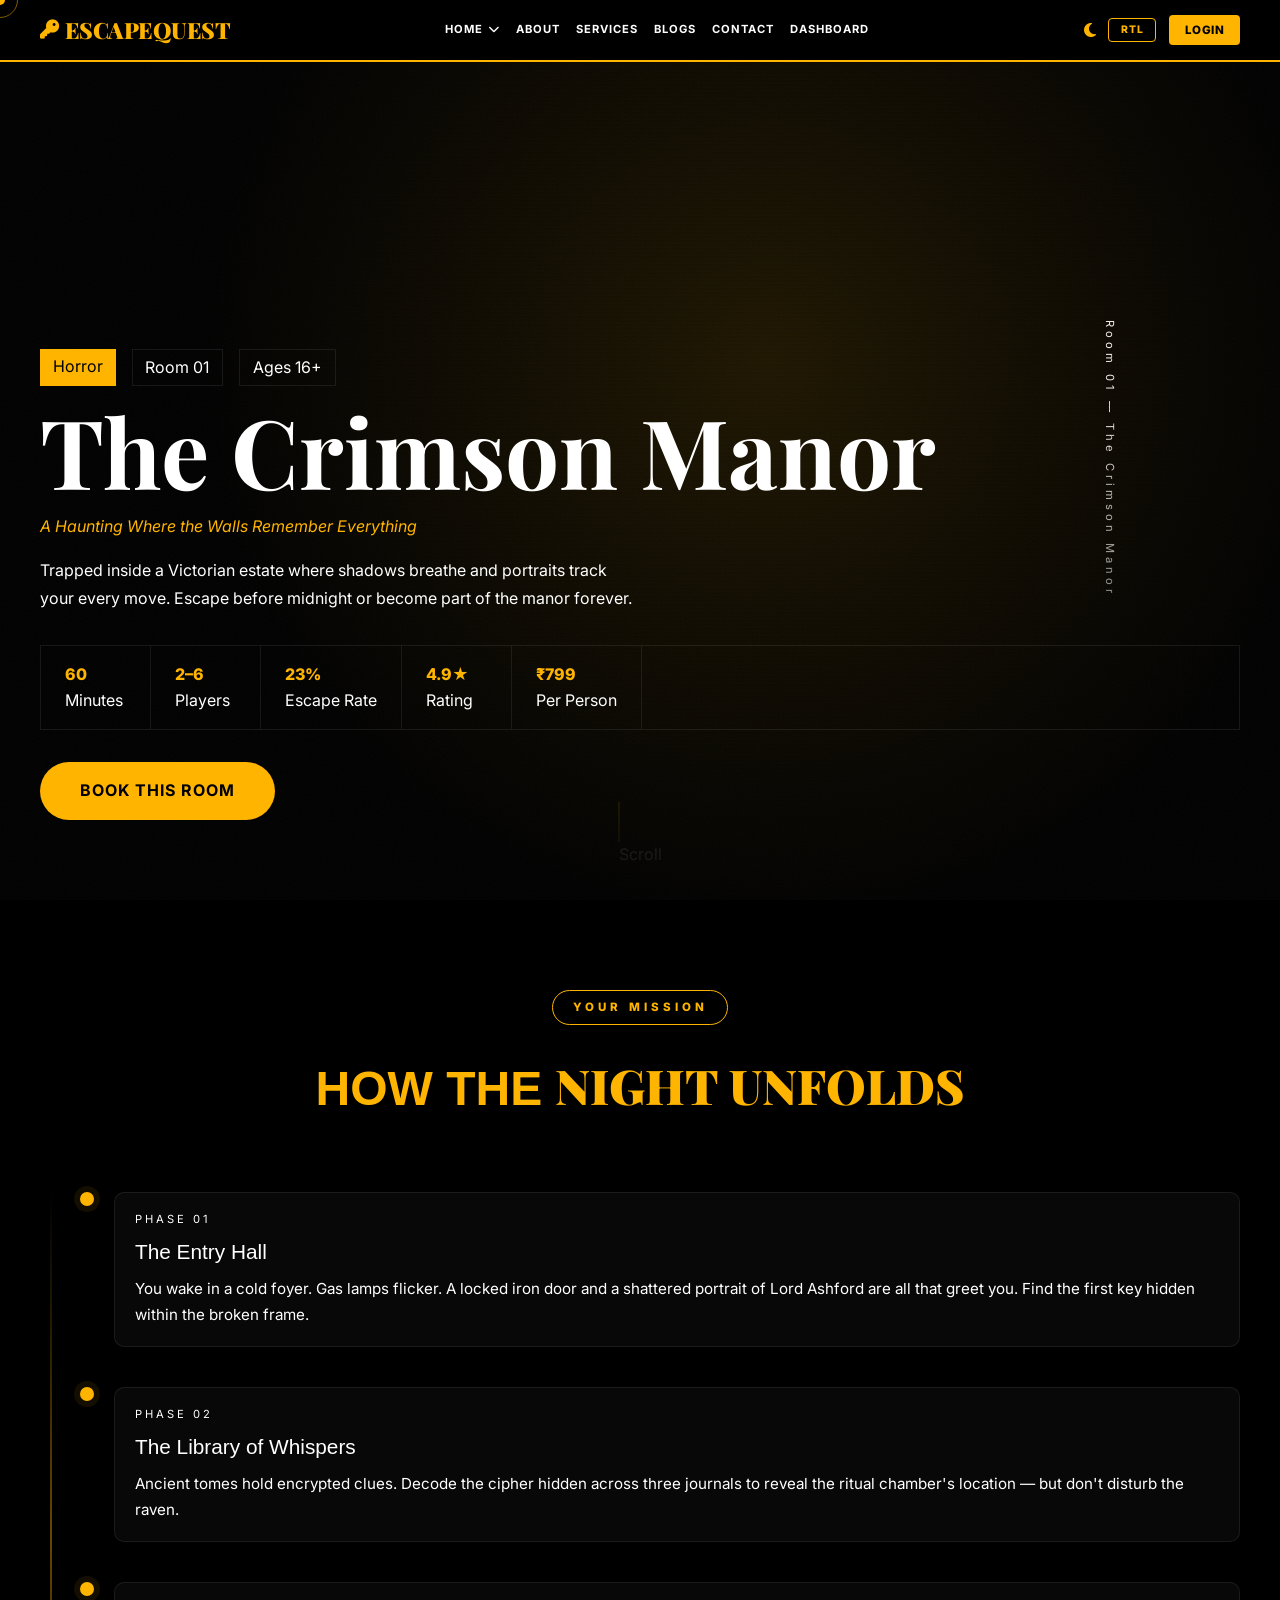
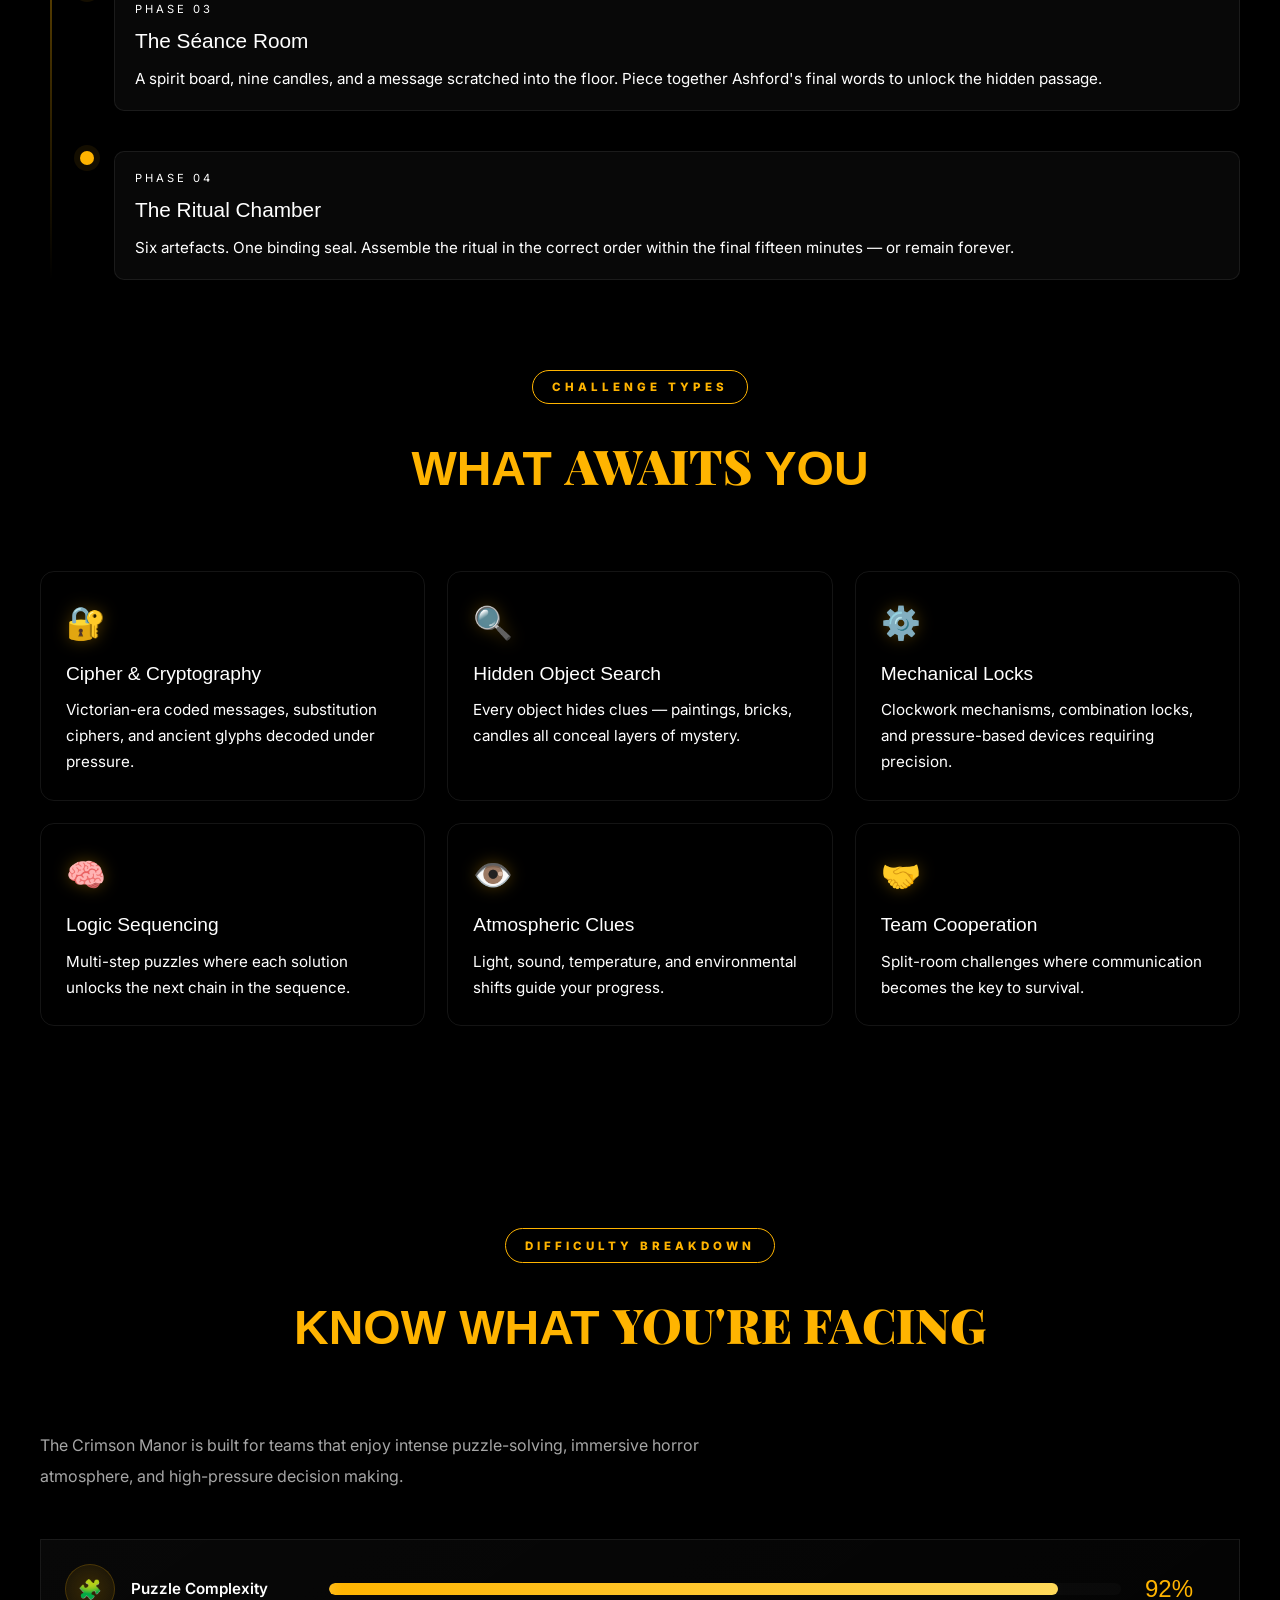
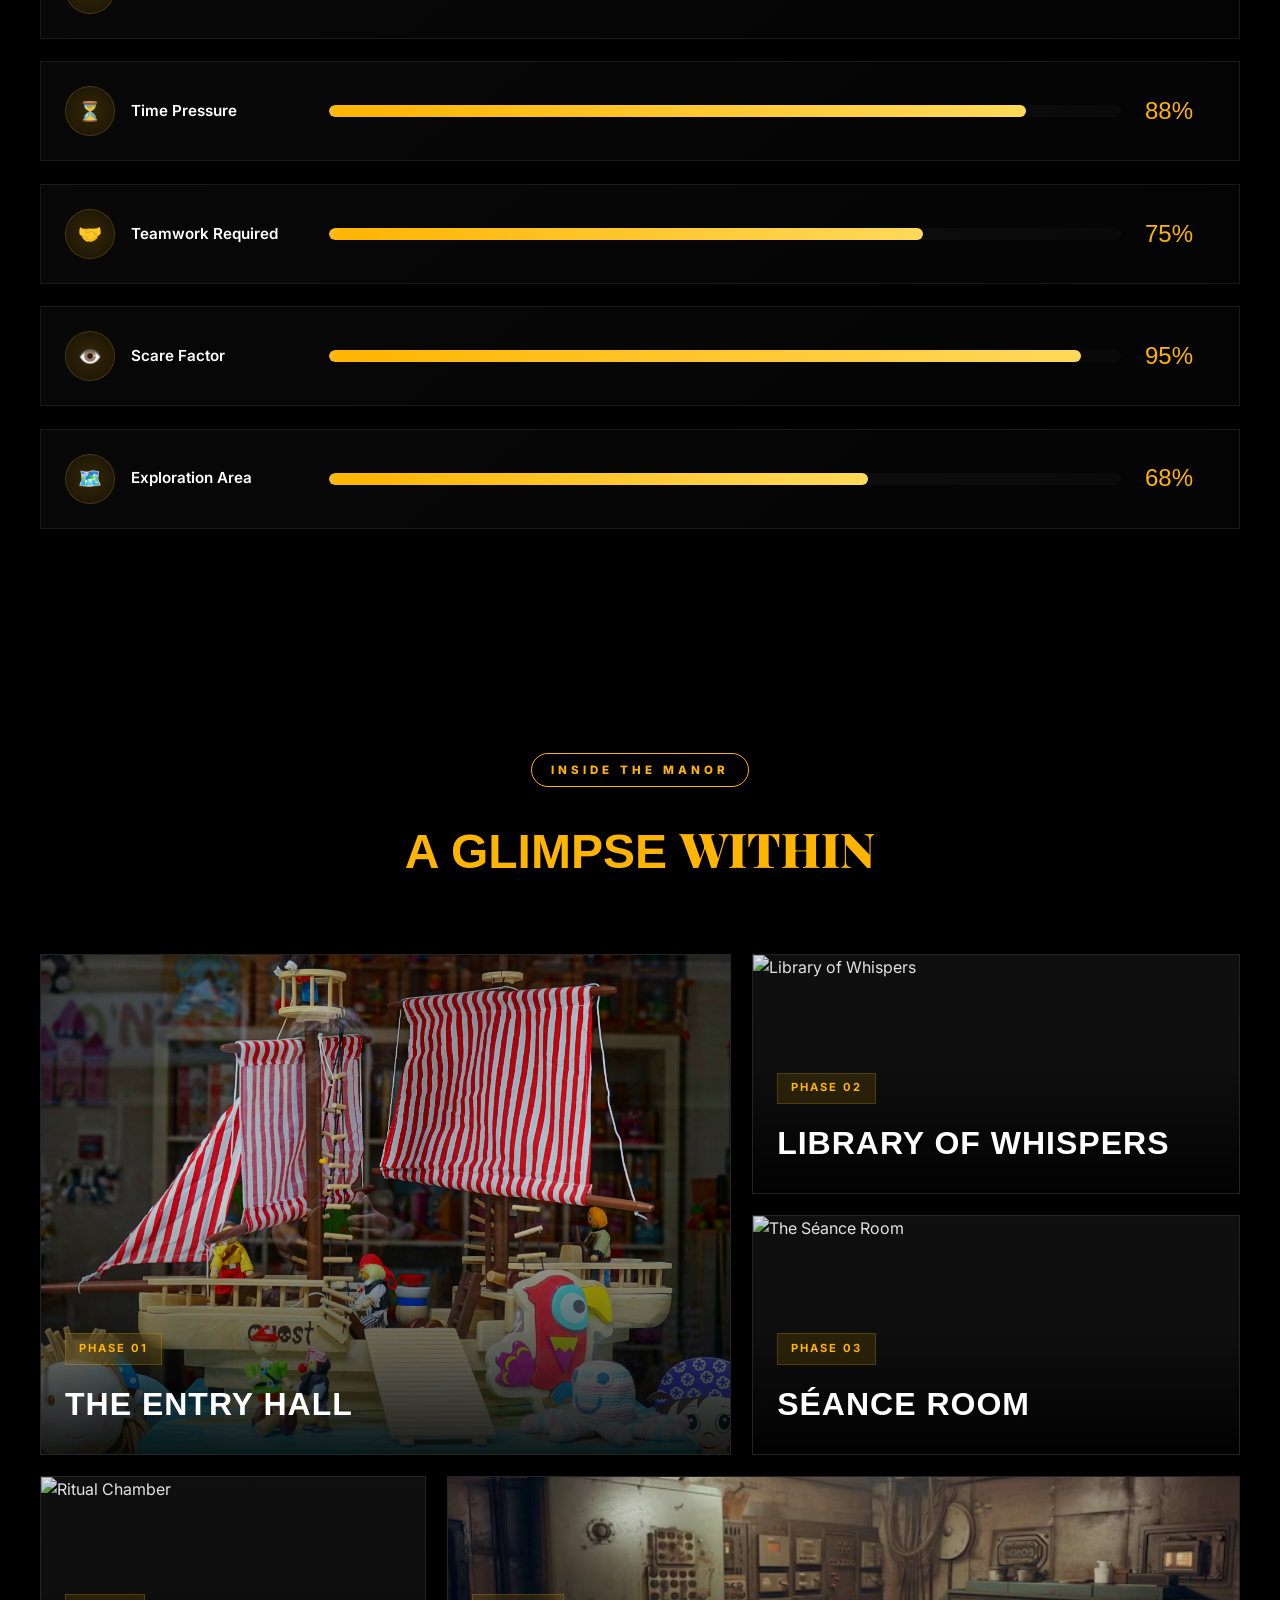
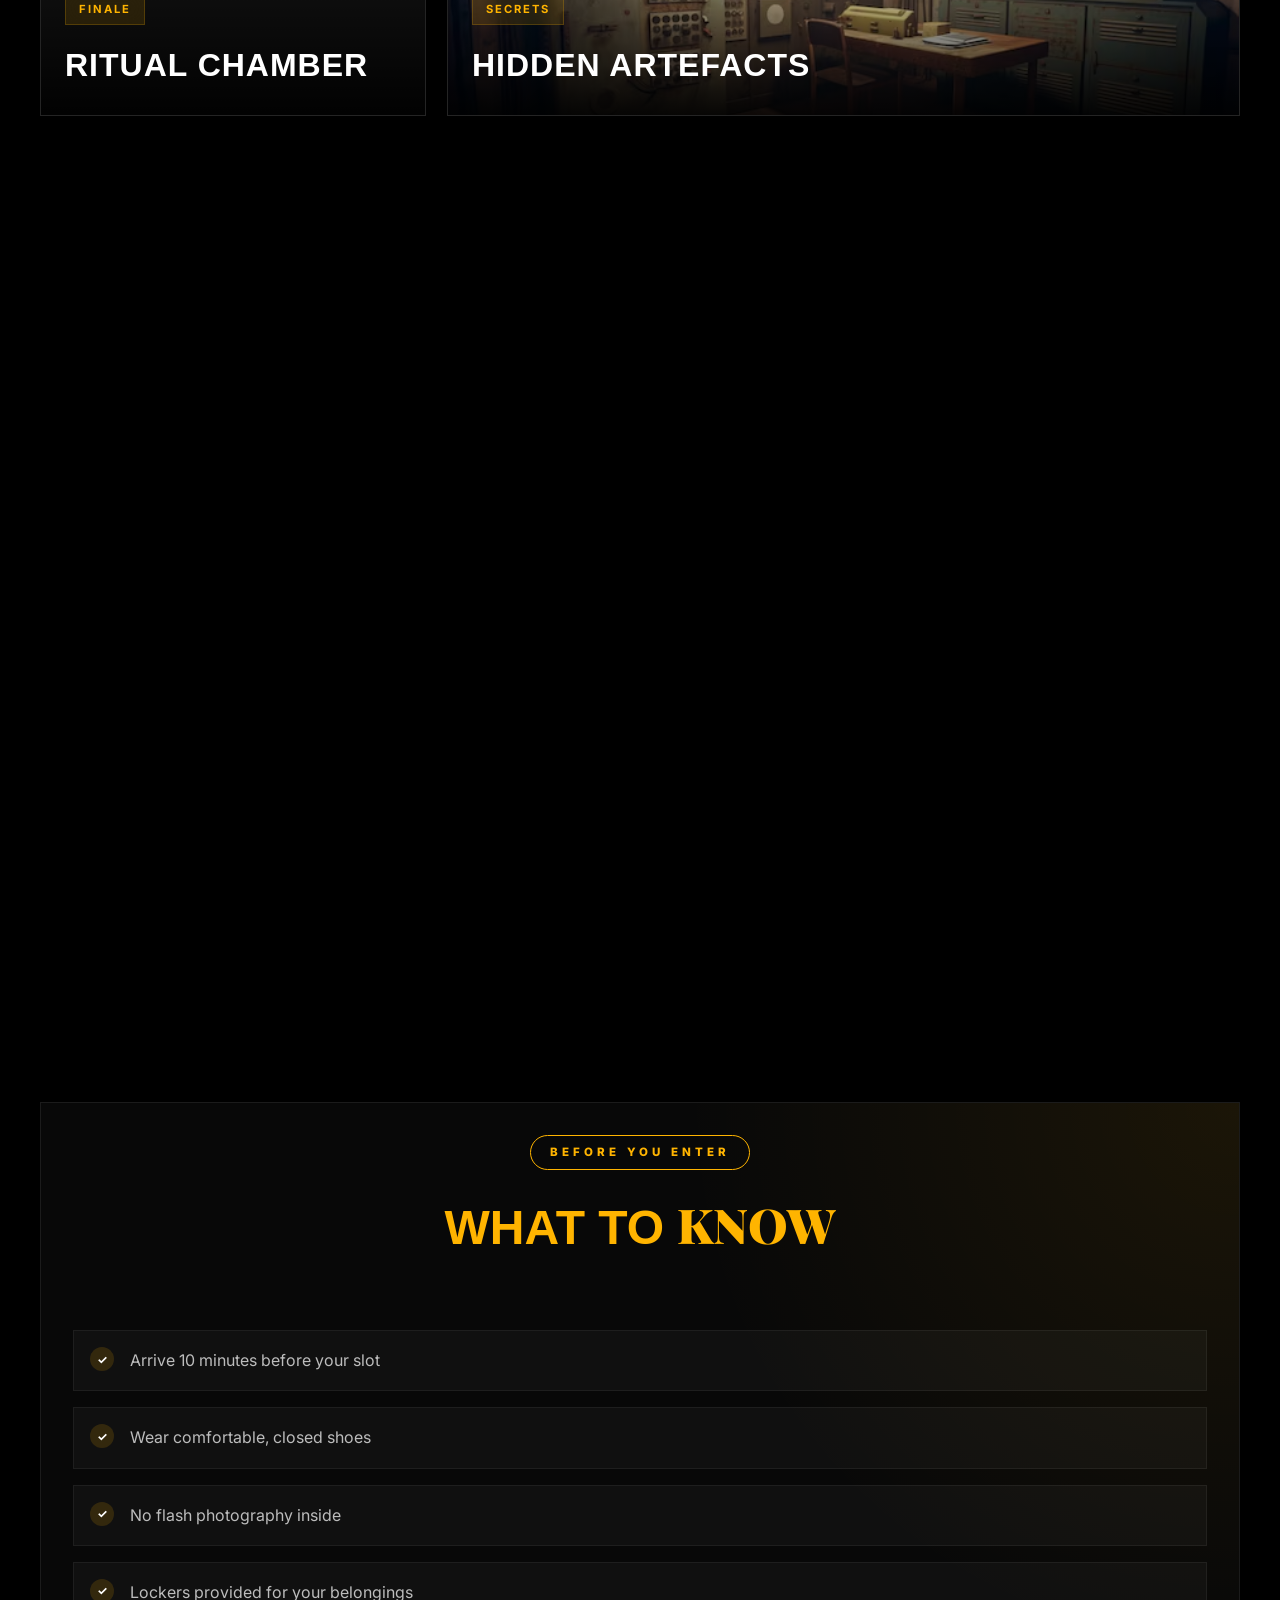
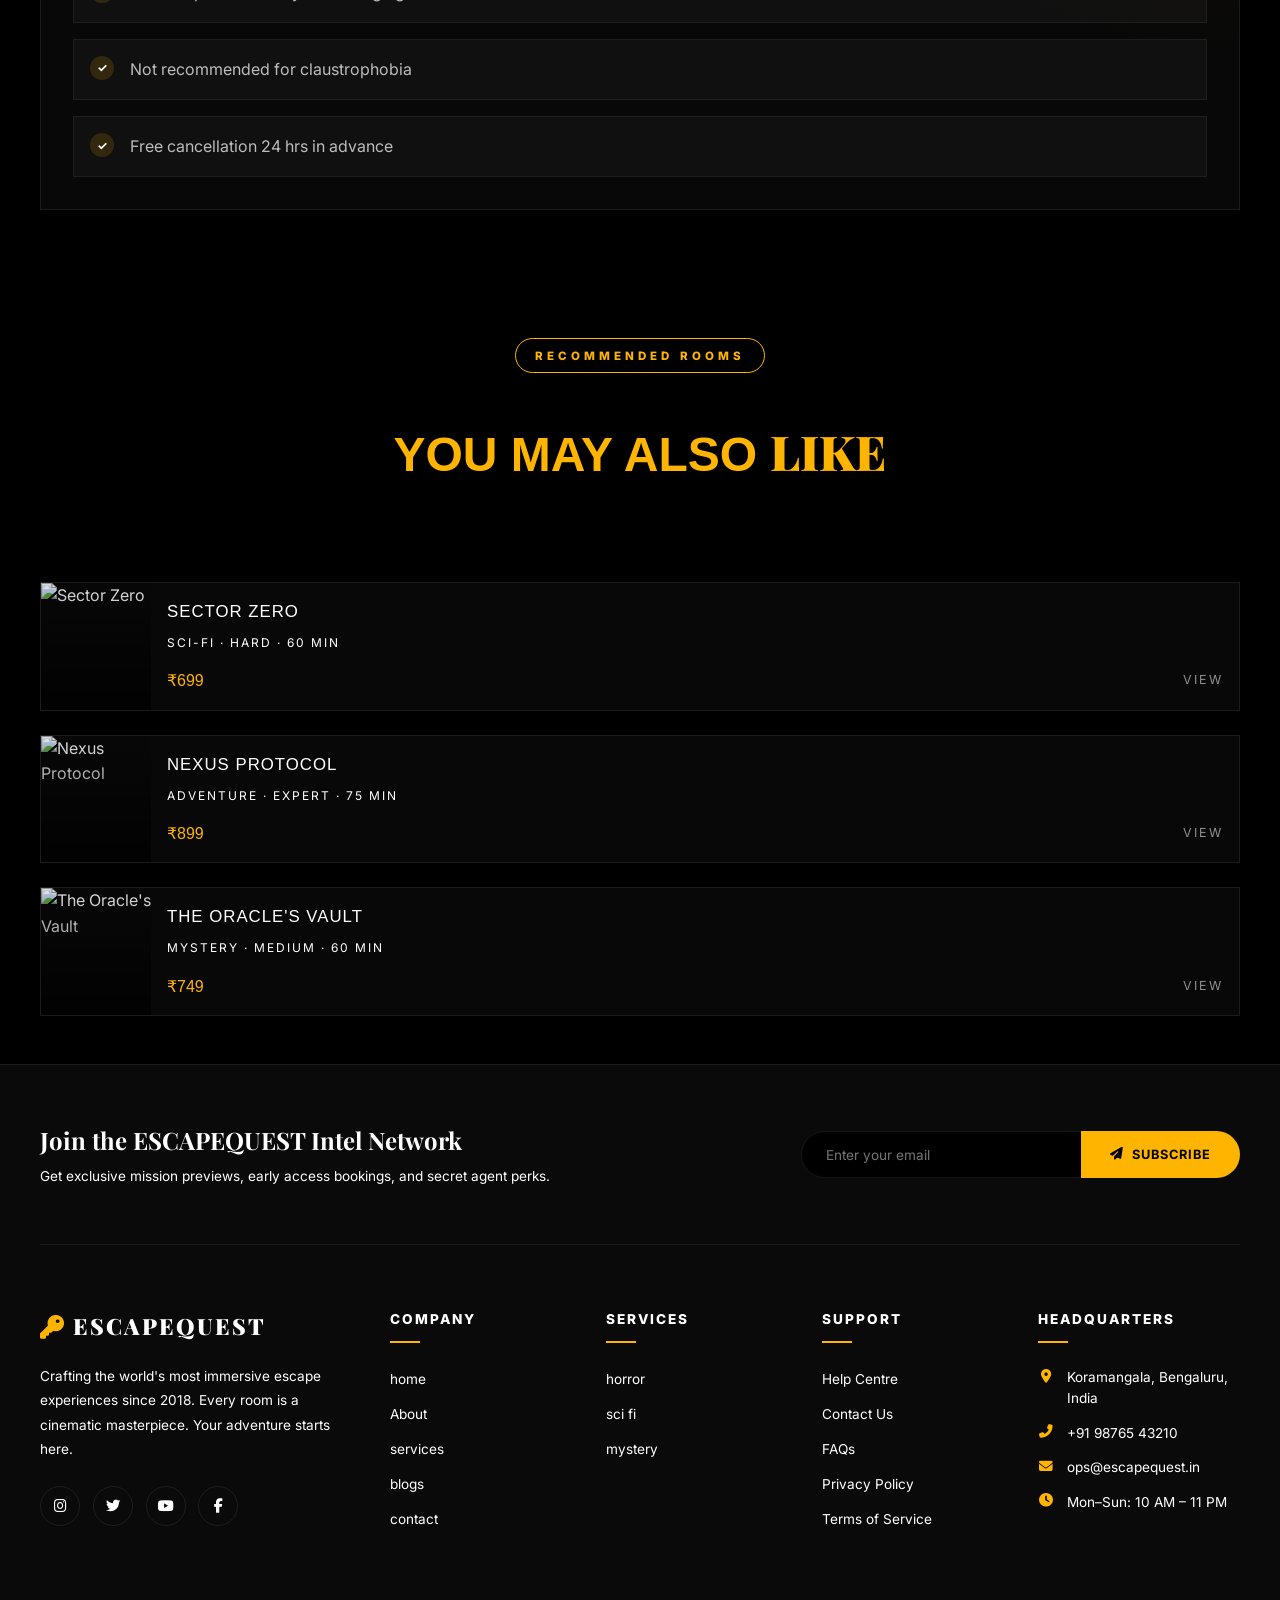
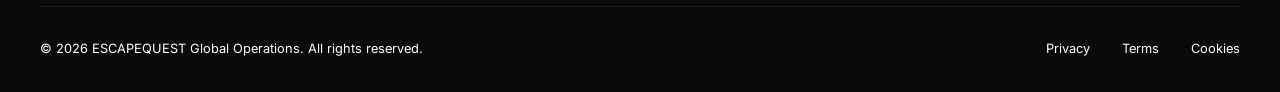
==== commit 57146910: "first commit" ====
--- a/servicedetails.html
+++ b/servicedetails.html
@@ -50,20 +50,7 @@
   <div class="hero-content-wrap">
     <div class="container">
 
-      <div class="hero-top-bar">
-        <nav class="breadcrumb">
-          <a href="#">Home</a>
-          <span>✦</span>
-          <a href="#">Services</a>
-          <span>✦</span>
-          <span>The Crimson Manor</span>
-        </nav>
-
-        <div class="hero-difficulty-badge">
-          <span class="diff-dot"></span>
-          Expert Difficulty
-        </div>
-      </div>
+      
 
       <div class="hero-tag-row">
         <span class="tag">Horror</span>
@@ -876,10 +863,18 @@
   </div>
 
 </div>
+</div>
+</div>
+</div>
+
 <script>
-    /* =========================================
-   REVEAL ON SCROLL
-========================================= */
+window.addEventListener("mousemove",(e)=>{
+  cursor.style.left=e.clientX+"px";
+  cursor.style.top=e.clientY+"px";
+ 
+  ring.style.left=e.clientX+"px";
+  ring.style.top=e.client+"px";
+});
 
 const revealItems = document.querySelectorAll('.reveal');
 
@@ -900,9 +895,7 @@
 });
 
 
-/* =========================================
-   OPTIONAL ROOM HOVER EFFECT
-========================================= */
+
 
 const similarRooms = document.querySelectorAll('.similar-room');
 
--- a/css/servicedetails.css
+++ b/css/servicedetails.css
@@ -1,5 +1,4 @@
-* ─── GLOBAL TOKENS ───────────────────────────────────────────────────────── */
-    :root {
+:root {
       --font-heading: 'Playfair Display', serif;
       --font-body: 'Inter', sans-serif;
       --font-display: 'Bebas Neue', sans-serif;
@@ -23,8 +22,60 @@
       --glass: rgba(0, 0, 0, 0.88);
       --shadow: 0 10px 40px rgba(0, 0, 0, 0.8);
       --shadow-gold: 0 0 40px rgba(255,180,0,0.15);
+      --accent:#ffb400;
+
+  --card-bg:rgba(10,10,10,0.82);
+
+  --border:rgba(255,255,255,0.08);
+
+  --text-soft:rgba(255,255,255,0.72);
+
+  --heading-color:#ffffff;
+
+  --item-bg:rgba(255,255,255,0.03);
+
+  --item-border:rgba(255,255,255,0.06);
     }
 
+    
+    [data-theme="light"] {
+  --bg-primary: #ffffff;
+  --bg-secondary: #f5f5f5;
+  --surface: #e0e0e0;
+  --text-primary: #000000;
+  --text-secondary: #333333;
+  --accent: #ffb400;
+  --accent-hover: #e6a100;
+  --border: rgba(255, 180, 0, 0.2);
+  --glass: rgba(255, 255, 255, 0.8);
+  --shadow: 0 10px 30px rgba(0, 0, 0, 0.1);
+  --nav-bg: #ffffff;
+  --nav-text: #000000;
+  --bg-secondary: #f5f5f5;
+
+  --text-primary: #111111;
+  --text-secondary: #555555;
+
+  --card-bg: rgba(255,255,255,0.08);
+
+  --accent: #ffb400;
+    --card-bg:#ffffff;
+
+  --border:rgba(0,0,0,0.08);
+
+  --text-soft:#333333;
+
+  --heading-color:#111111;
+
+  --item-bg:rgba(0,0,0,0.03);
+
+  --item-border:rgba(0,0,0,0.08);
+    }
+html,
+body{
+  width:100%;
+  overflow-x:hidden;
+}
     *, *::before, *::after { margin: 0; padding: 0; box-sizing: border-box; }
     html { scroll-behavior: smooth; }
 
@@ -68,7 +119,13 @@
     ul { list-style: none; }
     img { display: block; max-width: 100%; }
 
-    .container { max-width: 1400px; margin: 0 auto; padding: 0 2.5rem; }
+    .container {
+  max-width: 1400px;
+  margin: 0 auto;
+  padding: 0 2.5rem;
+}
+
+
     .section { padding: 8rem 0; }
 
     .reveal { opacity: 0; transform: translateY(28px); transition: 0.75s cubic-bezier(0.4,0,0.2,1); }
@@ -1002,9 +1059,6 @@
   }
 }
 
-/* ═══════════════════════════════════════
-   GALLERY BLOCK
-═══════════════════════════════════════ */
 
 .gallery-block{
   position:relative;
@@ -1292,10 +1346,6 @@
   }
 }
 
-/* =========================================================
-   REVIEWS BLOCK
-========================================================= */
-
 .reviews-block{
   position:relative;
   padding:7rem 0;
@@ -1355,9 +1405,6 @@
     font-weight: 900;
 }
 
-/* =========================================================
-   REVIEWS GRID
-========================================================= */
 
 .reviews-list{
   display:grid;
@@ -1369,11 +1416,12 @@
 .review-card{
   position:relative;
   padding:2.4rem;
-  background:rgba(12,12,12,.88);
+  background:var(--bg-primary);
   border:1px solid rgba(255,255,255,.08);
   backdrop-filter:blur(18px);
   overflow:hidden;
   transition:.45s ease;
+  color:var(--text-primary);
 }
 
 
@@ -1381,14 +1429,10 @@
   content:"";
   position:absolute;
   inset:0;
-  background:
-    linear-gradient(
-      135deg,
-      rgba(255,180,0,.10),
-      transparent 30%
-    );
+
   opacity:0;
   transition:.45s ease;
+   color:var(--text-primary);
 }
 
 .review-card:hover::before{
@@ -1443,7 +1487,7 @@
 .review-text{
   font-size:1rem;
   line-height:1.95;
-  color:rgba(255,255,255,.70);
+   color:var(--text-primary);
   margin-bottom:2rem;
   font-weight:300;
 }
@@ -1476,19 +1520,16 @@
   font-family:var(--font-display);
   font-size:.95rem;
   letter-spacing:1px;
-  color:var(--text-primary);
+ 
 }
 
 .author-date{
   margin-top:.35rem;
   font-size:.8rem;
-  color:rgba(255,255,255,.45);
+  color:var(--text-primary);
   letter-spacing:1px;
 }
 
-/* =========================================================
-   REVEAL
-========================================================= */
 
 .reveal{
   opacity:0;
@@ -1503,9 +1544,6 @@
   transform:translateY(0);
 }
 
-/* =========================================================
-   LIGHT MODE
-========================================================= */
 
 body.light-mode .review-card{
   background:rgba(255,255,255,.92);
@@ -1532,9 +1570,6 @@
   background:rgba(0,0,0,.04);
 }
 
-/* =========================================================
-   RESPONSIVE
-========================================================= */
 
 @media (max-width:1100px){
 
@@ -1593,9 +1628,6 @@
 
 }
 
-/* =========================================================
-   SIDEBAR BOOK CARD
-========================================================= */
 
 .sidebar-book-card{
   position:relative;
@@ -1641,10 +1673,6 @@
   pointer-events:none;
 }
 
-/* =========================================================
-   IMAGE
-========================================================= */
-
 .sidebar-room-image{
   position:relative;
   height:240px;
@@ -1695,9 +1723,6 @@
   color:var(--accent);
 }
 
-/* =========================================================
-   HEADER
-========================================================= */
 
 .sidebar-header{
   display:flex;
@@ -1744,17 +1769,11 @@
   color:var(--accent);
 }
 
-/* =========================================================
-   BODY
-========================================================= */
 
 .sidebar-body{
   padding:0 2rem 2rem;
 }
 
-/* =========================================================
-   PRICE
-========================================================= */
 
 .sidebar-price-row{
   display:flex;
@@ -1803,9 +1822,6 @@
   text-transform:uppercase;
 }
 
-/* =========================================================
-   INFO LIST
-========================================================= */
 
 .sidebar-info-list{
   display:flex;
@@ -1850,9 +1866,6 @@
   color:#ff6a6a;
 }
 
-/* =========================================================
-   DATE
-========================================================= */
 
 .sidebar-date-label{
   font-family:var(--font-display);
@@ -1917,10 +1930,6 @@
   opacity:.4;
   pointer-events:none;
 }
-
-/* =========================================================
-   BUTTON
-========================================================= */
 
 .sidebar-book-btn{
   width:100%;
@@ -1962,9 +1971,6 @@
     0 18px 40px rgba(255,180,0,.28);
 }
 
-/* =========================================================
-   AVAILABILITY
-========================================================= */
 
 .avail-block{
   margin-top:1.3rem;
@@ -2003,9 +2009,6 @@
 
 }
 
-/* =========================================================
-   REVEAL
-========================================================= */
 
 .reveal{
   opacity:0;
@@ -2028,9 +2031,6 @@
   transform:translateX(0);
 }
 
-/* =========================================================
-   LIGHT MODE
-========================================================= */
 
 body.light-mode .sidebar-book-card{
   background:
@@ -2060,9 +2060,6 @@
   color:#222;
 }
 
-/* =========================================================
-   RESPONSIVE
-========================================================= */
 
 @media(max-width:768px){
 
@@ -2114,124 +2111,204 @@
 
 }
 
-/* =========================================================
-   SIDEBAR INFO CARD
-========================================================= */
+
 
 .sidebar-info-card{
-  position: relative;
-  overflow: hidden;
-  background: var(--card-bg);
-  border: 1px solid var(--border);
-  padding: 2rem;
-  margin-bottom: 2rem;
-  backdrop-filter: blur(14px);
-}
+
+  position:relative;
+
+  overflow:hidden;
+
+  background:var(--card-bg);
+
+  border:1px solid var(--border);
+
+  padding:2rem;
+
+  margin-bottom:2rem;
+
+  backdrop-filter:blur(14px);
+
+  transition:0.4s ease;
+
+  color:var(--text-soft);
+}
+
+
+.sidebar-info-card:hover{
+
+  transform:translateY(-5px);
+
+  box-shadow:
+    0 18px 40px rgba(0,0,0,0.25);
+}
+
 
 .sidebar-info-bg{
-  position: absolute;
-  inset: 0;
+
+  position:absolute;
+
+  inset:0;
+
   background:
-    radial-gradient(circle at top right,
+    radial-gradient(
+      circle at top right,
       rgba(255,180,0,0.08),
-      transparent 40%);
-  pointer-events: none;
-}
+      transparent 40%
+    );
+
+  pointer-events:none;
+}
+
 
 .sidebar-info-top{
-  display: flex;
-  align-items: center;
-  gap: 0.8rem;
-  margin-bottom: 1rem;
-  position: relative;
-  z-index: 2;
-}
-
-.sidebar-mini-line{
-  width: 40px;
-  height: 1px;
-  background: var(--accent);
-}
-
-.sidebar-info-mini{
-  font-size: 0.7rem;
-  letter-spacing: 4px;
-  text-transform: uppercase;
-  color: var(--accent);
-  font-family: var(--font-display);
-}
-
-.sidebar-info-card-title{
-  position: relative;
-  z-index: 2;
-
-  font-family: var(--font-display);
-  font-size: clamp(1.7rem,3vw,2.4rem);
-  line-height: 1;
-  text-transform: uppercase;
-  margin-bottom: 1.8rem;
-}
-
-.sidebar-info-card-title em{
-  color: var(--accent);
-  font-style: italic;
-}
+
+  display:flex;
+
+  align-items:center;
+
+  gap:0.8rem;
+
+  margin-bottom:1rem;
+
+  position:relative;
+
+  z-index:2;
+}
+
+.block-label{
+
+  display:inline-block;
+
+  color:var(--accent);
+
+  text-transform:uppercase;
+
+  letter-spacing:4px;
+
+  font-weight:800;
+
+  font-size:0.72rem;
+
+  border:1px solid var(--accent);
+
+  padding:0.45rem 1.2rem;
+
+  border-radius:50px;
+}
+
+
 
 .need-list{
-  display: flex;
-  flex-direction: column;
-  gap: 1rem;
-  position: relative;
-  z-index: 2;
-}
+
+  display:flex;
+
+  flex-direction:column;
+
+  gap:1rem;
+
+  position:relative;
+
+  z-index:2;
+}
+
+
 
 .need-item{
-  display: flex;
-  align-items: flex-start;
-  gap: 1rem;
-
-  padding: 1rem 1rem;
-  background: rgba(255,255,255,0.02);
-  border: 1px solid rgba(255,255,255,0.06);
-
-  font-size: 0.95rem;
-  line-height: 1.7;
-  color: var(--text-soft);
-
-  transition: 0.35s ease;
-}
+
+  display:flex;
+
+  align-items:flex-start;
+
+  gap:1rem;
+
+  padding:1rem;
+
+  background:var(--item-bg);
+
+  border:1px solid var(--item-border);
+
+  transition:0.35s ease;
+color:var(--text-primary);
+
+  min-width:0;
+}
+
 
 .need-item:hover{
-  transform: translateX(6px);
-  border-color: rgba(255,180,0,0.25);
-  background: rgba(255,180,0,0.05);
-}
+
+  transform:translateX(6px);
+
+  border-color:var(--hover-border);
+
+  background:var(--hover-bg);
+  color:var(--text-primary);
+}
+
+
 
 .need-ico{
-  width: 24px;
-  height: 24px;
-  min-width: 24px;
-
-  border-radius: 50%;
-  background: rgba(255,180,0,0.15);
-
-  display: flex;
-  align-items: center;
-  justify-content: center;
-
-  color: var(--accent);
-  font-size: 0.75rem;
-  font-weight: 700;
-}
-
-/* =========================================================
-   SIMILAR ROOMS
-========================================================= */
+
+  width:24px;
+
+  height:24px;
+
+  min-width:24px;
+
+  border-radius:50%;
+
+  background:rgba(255,180,0,0.15);
+
+  display:flex;
+
+  align-items:center;
+
+  justify-content:center;
+
+  color:var(--accent);
+
+  font-size:0.75rem;
+
+  font-weight:700;
+  
+color:var(--text-primary);
+}
+
+
+.need-item span:last-child{
+
+  color:var(--text-soft);
+
+  line-height:1.7;
+}
+
+
+.reveal.right{
+
+  opacity:0;
+
+  transform:translate3d(40px,0,0);
+
+  transition:
+    opacity 0.9s ease,
+    transform 0.9s ease;
+}
+
+
+.reveal.right.active{
+
+  opacity:1;
+
+  transform:translate3d(0,0,0);
+}
+
 
 .similar-wrapper{
   display: flex;
   flex-direction: column;
   gap: 1.5rem;
+  margin-top: 8rem;
+  margin-bottom: 3rem;
 }
 
 .sidebar-similar-title{
@@ -2313,7 +2390,7 @@
   font-size: 0.75rem;
   letter-spacing: 2px;
   text-transform: uppercase;
-  color: rgba(255,255,255,0.45);
+  color:var(--text-primary);
   margin-bottom: 1rem;
 }
 
@@ -2364,48 +2441,6 @@
   transform: translateX(0);
 }
 
-/* =========================================================
-   DARK / LIGHT MODE
-========================================================= */
-
-:root{
-  --accent: #ffb400;
-  --border: rgba(255,255,255,0.08);
-
-  --card-bg: rgba(10,10,10,0.82);
-
-  --text-soft: rgba(255,255,255,0.72);
-
-  --font-display: "Bebas Neue", sans-serif;
-}
-
-body.light-mode{
-
-  --card-bg: rgba(255,255,255,0.92);
-
-  --border: rgba(0,0,0,0.08);
-
-  --text-soft: rgba(0,0,0,0.72);
-}
-
-body.light-mode .sidebar-info-card,
-body.light-mode .similar-room{
-  box-shadow: 0 10px 30px rgba(0,0,0,0.06);
-}
-
-body.light-mode .need-item{
-  background: rgba(0,0,0,0.02);
-  border-color: rgba(0,0,0,0.06);
-}
-
-body.light-mode .similar-meta,
-body.light-mode .similar-link{
-  color: rgba(0,0,0,0.5);
-}
-
-/* =========================================================
-   RESPONSIVE
-========================================================= */
 
 @media (max-width: 768px){
 
